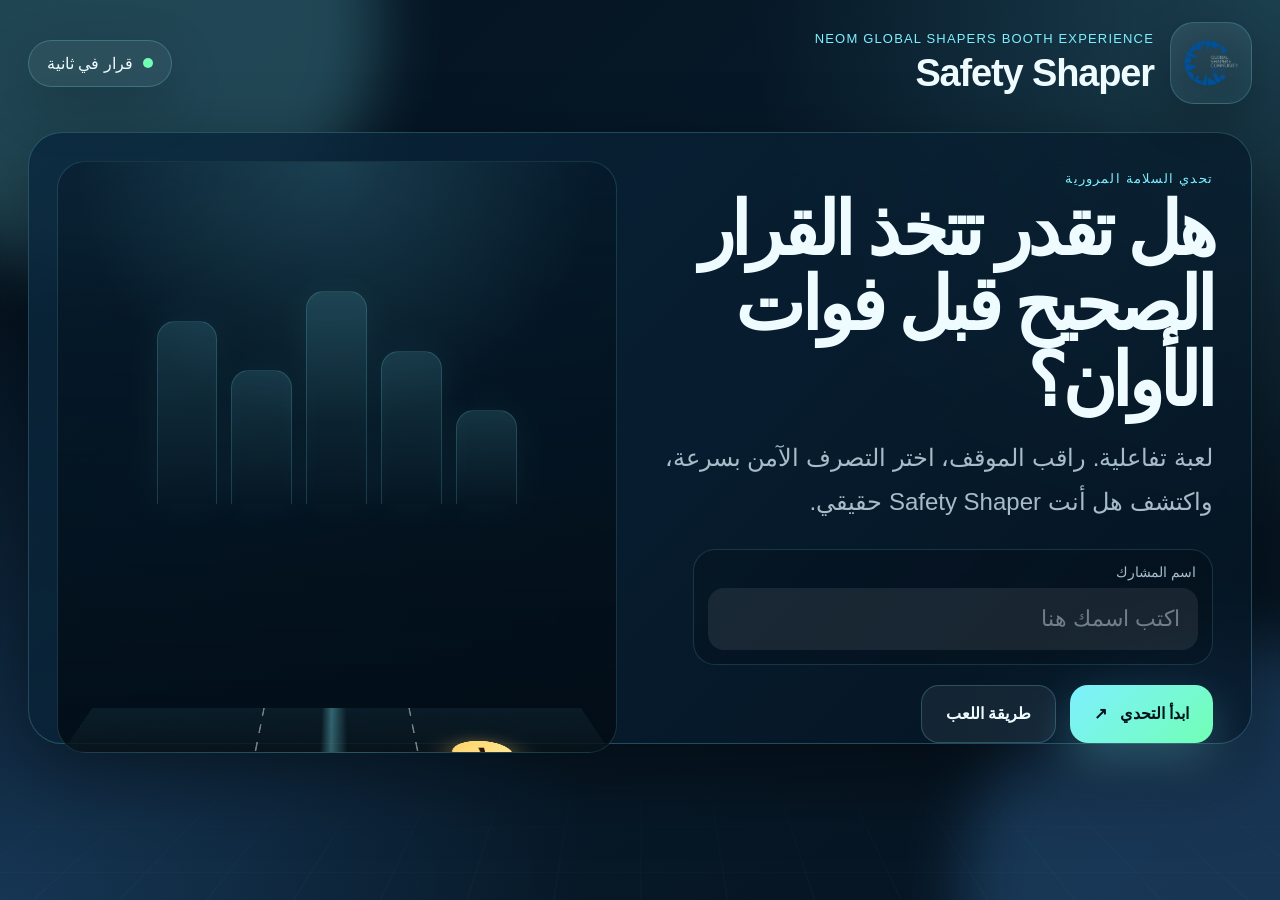
==== index.html @ 2ff61da2 "Add files via upload" ====
<!doctype html>
<html lang="ar" dir="rtl">
<head>
  <meta charset="utf-8" />
  <meta name="viewport" content="width=device-width, initial-scale=1, viewport-fit=cover" />
  <meta name="theme-color" content="#06131f" />
  <meta name="apple-mobile-web-app-capable" content="yes" />
  <meta name="apple-mobile-web-app-title" content="Safety Shaper" />
  <meta name="apple-mobile-web-app-status-bar-style" content="black-translucent" />
  <title>Safety Shaper | قرار في ثانية</title>
  <link rel="manifest" href="manifest.json" />
  <link rel="stylesheet" href="styles.css" />
</head>

<body>
  <main class="app-shell" id="appShell">
    <div class="ambient ambient-one"></div>
    <div class="ambient ambient-two"></div>
    <div class="grid-floor" aria-hidden="true"></div>

    <header class="topbar">
      <div class="brand-lockup">
        <div class="logo-slot" aria-label="مكان شعار الجهة">
          <img src="assets/logo.png" alt="Logo" onerror="this.style.display='none'; this.nextElementSibling.style.display='grid';">
          <span class="logo-fallback"><br>الشعار</span>
        </div>
        <div>
          <p class="eyebrow">NEOM Global Shapers Booth Experience</p>
          <h1>Safety Shaper</h1>
        </div>
      </div>

      <div class="event-chip">
        <span class="pulse-dot"></span>
        قرار في ثانية
      </div>
    </header>

    <section class="screen active" id="startScreen" aria-labelledby="startTitle">
      <div class="hero-panel">
        <div class="hero-copy">
          <p class="micro-title">تحدي السلامة المرورية</p>
          <h2 id="startTitle">هل تقدر تتخذ القرار الصحيح قبل فوات الأوان؟</h2>
          <p class="hero-text">
            لعبة تفاعلية. راقب الموقف، اختر التصرف الآمن بسرعة،
            واكتشف هل أنت Safety Shaper حقيقي.
          </p>

          <div class="name-card">
            <label for="playerName">اسم المشارك</label>
            <input id="playerName" type="text" inputmode="text" autocomplete="off" maxlength="24" placeholder="اكتب اسمك هنا" />
          </div>

          <div class="start-actions">
            <button class="primary-btn" id="startBtn" type="button">
              ابدأ التحدي
              <span>↗</span>
            </button>
            <button class="ghost-btn" id="howBtn" type="button">طريقة اللعب</button>
          </div>
        </div>

        <div class="hero-visual" aria-hidden="true">
          <div class="city-skyline">
            <span></span><span></span><span></span><span></span><span></span>
          </div>
          <div class="road-perspective">
            <div class="lane left-lane"></div>
            <div class="lane right-lane"></div>
            <div class="smart-car">
              <div class="car-glow"></div>
              <div class="car-body"></div>
            </div>
            <div class="hazard-orb">!</div>
          </div>
        </div>
      </div>


    </section>

    <section class="screen" id="howScreen" aria-labelledby="howTitle">
      <div class="modal-card">
        <button class="icon-btn" id="closeHowBtn" type="button" aria-label="رجوع">×</button>
        <p class="micro-title">طريقة اللعب</p>
        <h2 id="howTitle">اختر القرار الآمن بسرعة</h2>
        <div class="rules-grid">
          <div><b>1</b><span>سيظهر لك موقف مروري سريع.</span></div>
          <div><b>2</b><span>اختر أفضل تصرف قبل انتهاء المؤقت.</span></div>
          <div><b>3</b><span>كل قرار صحيح يرفع نقاطك ومستوى السلامة.</span></div>
          <div><b>4</b><span>في النهاية ستحصل على لقبك كـ Safety Shaper.</span></div>
        </div>
        <button class="primary-btn wide" id="startFromHowBtn" type="button">جاهز للتحدي</button>
      </div>
    </section>

    <section class="screen" id="gameScreen" aria-live="polite">
      <div class="game-layout">
        <aside class="status-panel">
          <div class="stat-block">
            <span>المشارك</span>
            <strong id="activePlayer">ضيف البوث</strong>
          </div>
          <div class="stat-block">
            <span>النقاط</span>
            <strong id="scoreText">0</strong>
          </div>
          <div class="stat-block">
            <span>الموقف</span>
            <strong><span id="roundText">1</span>/<span id="totalRoundsText">8</span></strong>
          </div>

          <div class="safety-meter">
            <div class="meter-head">
              <span>مؤشر السلامة</span>
              <strong id="safetyPercent">0%</strong>
            </div>
            <div class="meter-track">
              <div id="safetyFill"></div>
            </div>
          </div>

          <div class="mini-tip">
            <span>رسالة البوث</span>
            <p>القرار الصحيح في لحظة قد يمنع حادثًا كاملًا.</p>
          </div>
        </aside>

        <section class="challenge-card">
          <div class="timer-ring" aria-label="المؤقت">
            <svg viewBox="0 0 120 120">
              <circle class="timer-bg" cx="60" cy="60" r="52"></circle>
              <circle class="timer-progress" id="timerProgress" cx="60" cy="60" r="52"></circle>
            </svg>
            <strong id="timeLeft">3.0</strong>
          </div>

          <div class="scenario-scene" id="scenarioScene" aria-hidden="true">
            <div class="scene-sky"></div>
            <div class="scene-road">
              <span class="dash d1"></span>
              <span class="dash d2"></span>
              <span class="dash d3"></span>
              <div class="player-car-mini"></div>
              <div class="dynamic-risk" id="dynamicRisk">!</div>
            </div>
          </div>

          <p class="scenario-type" id="scenarioType">موقف سريع</p>
          <h2 id="scenarioTitle">انتبه للطريق</h2>
          <p class="scenarioText" id="scenarioText">اختر القرار الصحيح.</p>

          <div class="choice-grid" id="choiceGrid"></div>

          <div class="feedback-card" id="feedbackCard">
            <strong id="feedbackTitle"></strong>
            <p id="feedbackText"></p>
          </div>
        </section>
      </div>
    </section>

    <section class="screen" id="resultScreen" aria-labelledby="resultTitle">
      <div class="result-card" id="resultCard">
        <div class="result-logo-row">
          <div class="logo-slot small">
            <img src="assets/logo.png" alt="Logo" onerror="this.style.display='none'; this.nextElementSibling.style.display='grid';">
            <span class="logo-fallback">LOGO</span>
          </div>
          <span>Safety Shaper</span>
        </div>

        <p class="micro-title">نتيجتك النهائية</p>
        <h2 id="resultTitle">أنت Safety Shaper</h2>
        <div class="score-orb">
          <span id="finalPercent">0%</span>
        </div>
        <p class="result-message" id="resultMessage">قرار واحد في ثانية ممكن ينقذ حياة.</p>

        <div class="result-stats">
          <div><span>إجابات صحيحة</span><strong id="correctCount">0</strong></div>
          <div><span>أسرع قرار</span><strong id="fastestDecision">0.0s</strong></div>
          <div><span>اللقب</span><strong id="rankText">Safety Shaper</strong></div>
        </div>

        <div class="leaderboard" id="leaderboardBox">
          <div class="leader-head">
            <strong>أفضل نتائج البوث</strong>
            <button id="clearBoardBtn" type="button" title="مسح النتائج">مسح</button>
          </div>
          <ol id="leaderboardList"></ol>
        </div>

        <div class="result-actions">
          <button class="primary-btn" id="playAgainBtn" type="button">إعادة اللعب</button>
          <button class="ghost-btn" id="copyResultBtn" type="button">نسخ النتيجة</button>
        </div>
      </div>
    </section>
  </main>

  <script src="script.js"></script>
</body>
</html>
---- styles.css ----
:root {
  --bg: #06131f;
  --bg-2: #091e2e;
  --card: rgba(8, 27, 43, 0.76);
  --card-strong: rgba(10, 38, 59, 0.92);
  --line: rgba(126, 240, 255, 0.22);
  --text: #eefbff;
  --muted: #a6bdc9;
  --cyan: #7ef0ff;
  --blue: #54a9ff;
  --green: #71ffb5;
  --amber: #ffd166;
  --red: #ff6b6b;
  --shadow: 0 28px 80px rgba(0, 0, 0, 0.45);
  --radius-xl: 34px;
  --radius-lg: 24px;
  --radius-md: 18px;
  --safe-top: env(safe-area-inset-top);
  --safe-bottom: env(safe-area-inset-bottom);
}

* {
  box-sizing: border-box;
  -webkit-tap-highlight-color: transparent;
}

html,
body {
  width: 100%;
  min-height: 100%;
  margin: 0;
  overflow: hidden;
  background: var(--bg);
  color: var(--text);
  font-family: "Inter", "SF Pro Display", "Segoe UI", Tahoma, Arial, sans-serif;
}

button,
input {
  font: inherit;
}

button {
  cursor: pointer;
  border: 0;
}

.app-shell {
  position: relative;
  min-height: 100svh;
  overflow: hidden;
  padding: calc(22px + var(--safe-top)) 28px calc(24px + var(--safe-bottom));
  background:
    radial-gradient(circle at top right, rgba(126, 240, 255, 0.18), transparent 34%),
    radial-gradient(circle at bottom left, rgba(84, 169, 255, 0.20), transparent 38%),
    linear-gradient(135deg, #04111e 0%, #071a2a 50%, #06131f 100%);
}

.ambient {
  position: absolute;
  width: 520px;
  height: 520px;
  border-radius: 999px;
  filter: blur(32px);
  opacity: 0.23;
  pointer-events: none;
  animation: floatGlow 9s ease-in-out infinite alternate;
}

.ambient-one {
  top: -240px;
  left: -140px;
  background: var(--cyan);
}

.ambient-two {
  right: -200px;
  bottom: -260px;
  background: var(--blue);
  animation-delay: -3s;
}

.grid-floor {
  position: absolute;
  inset: auto -20% -30% -20%;
  height: 46%;
  background-image:
    linear-gradient(rgba(126, 240, 255, 0.13) 1px, transparent 1px),
    linear-gradient(90deg, rgba(126, 240, 255, 0.13) 1px, transparent 1px);
  background-size: 64px 64px;
  transform: perspective(760px) rotateX(62deg);
  transform-origin: top;
  opacity: 0.35;
  mask-image: linear-gradient(to top, black, transparent 86%);
  pointer-events: none;
}

.topbar {
  position: relative;
  z-index: 5;
  display: flex;
  align-items: center;
  justify-content: space-between;
  gap: 22px;
  margin-bottom: 22px;
}

.brand-lockup {
  display: flex;
  align-items: center;
  gap: 16px;
  min-width: 0;
}

.logo-slot {
  width: 82px;
  height: 82px;
  flex: 0 0 auto;
  border: 1px solid var(--line);
  border-radius: 24px;
  display: grid;
  place-items: center;
  background: linear-gradient(145deg, rgba(255,255,255,0.08), rgba(255,255,255,0.02));
  box-shadow: inset 0 0 30px rgba(126, 240, 255, 0.06), 0 14px 45px rgba(0,0,0,0.24);
  overflow: hidden;
}

.logo-slot.small {
  width: 58px;
  height: 58px;
  border-radius: 18px;
}

.logo-slot img {
  max-width: 74%;
  max-height: 74%;
  object-fit: contain;
}

.logo-fallback {
  display: none;
  width: 100%;
  height: 100%;
  place-items: center;
  text-align: center;
  color: var(--cyan);
  font-weight: 800;
  font-size: 14px;
  letter-spacing: 0.04em;
}

.eyebrow,
.micro-title {
  margin: 0 0 6px;
  color: var(--cyan);
  font-size: 13px;
  letter-spacing: 0.09em;
  text-transform: uppercase;
}

h1,
h2,
p {
  margin-top: 0;
}

h1 {
  margin-bottom: 0;
  font-size: clamp(26px, 3vw, 38px);
  letter-spacing: -0.03em;
}

.event-chip {
  display: inline-flex;
  align-items: center;
  gap: 10px;
  padding: 13px 18px;
  border: 1px solid var(--line);
  border-radius: 999px;
  background: rgba(255,255,255,0.05);
  color: var(--text);
  box-shadow: 0 18px 55px rgba(0,0,0,0.20);
  white-space: nowrap;
}

.pulse-dot {
  width: 10px;
  height: 10px;
  border-radius: 999px;
  background: var(--green);
  box-shadow: 0 0 0 0 rgba(113, 255, 181, 0.75);
  animation: pulse 1.6s infinite;
}

.screen {
  position: absolute;
  inset: 132px 28px calc(24px + var(--safe-bottom));
  z-index: 2;
  display: none;
  opacity: 0;
  transform: translateY(16px) scale(0.985);
  transition: opacity .35s ease, transform .35s ease;
}

.screen.active {
  display: block;
  opacity: 1;
  transform: translateY(0) scale(1);
}

.hero-panel {
  height: min(68vh, 620px);
  display: grid;
  grid-template-columns: 1.02fr 0.98fr;
  gap: 24px;
  padding: 28px;
  border: 1px solid var(--line);
  border-radius: var(--radius-xl);
  background: linear-gradient(135deg, rgba(10, 39, 61, 0.84), rgba(5, 20, 34, 0.72));
  backdrop-filter: blur(22px);
  box-shadow: var(--shadow);
}

.hero-copy {
  align-self: center;
  padding: 10px;
}

.hero-copy h2,
.modal-card h2,
.challenge-card h2,
.result-card h2 {
  margin-bottom: 18px;
  font-size: clamp(34px, 6vw, 74px);
  line-height: 1.02;
  letter-spacing: -0.06em;
}

.hero-text {
  max-width: 680px;
  margin-bottom: 26px;
  color: var(--muted);
  font-size: clamp(17px, 2.2vw, 24px);
  line-height: 1.8;
}

.name-card {
  max-width: 520px;
  padding: 14px;
  border: 1px solid rgba(126, 240, 255, 0.15);
  border-radius: 22px;
  background: rgba(0,0,0,0.16);
}

.name-card label {
  display: block;
  margin: 0 2px 8px;
  color: var(--muted);
  font-size: 14px;
}

.name-card input {
  width: 100%;
  border: 0;
  outline: 0;
  padding: 18px 18px;
  border-radius: 16px;
  background: rgba(255,255,255,0.08);
  color: var(--text);
  font-size: 22px;
}

.name-card input::placeholder {
  color: rgba(238, 251, 255, 0.42);
}

.start-actions,
.result-actions {
  display: flex;
  align-items: center;
  gap: 14px;
  margin-top: 20px;
  flex-wrap: wrap;
}

.primary-btn,
.ghost-btn,
.icon-btn {
  min-height: 58px;
  border-radius: 18px;
  padding: 0 24px;
  font-weight: 800;
  transition: transform .18s ease, box-shadow .18s ease, background .18s ease, border-color .18s ease;
}

.primary-btn {
  color: #03131d;
  background: linear-gradient(135deg, var(--cyan), var(--green));
  box-shadow: 0 18px 45px rgba(126, 240, 255, 0.24);
}

.primary-btn span {
  margin-inline-start: 8px;
}

.ghost-btn,
.icon-btn {
  color: var(--text);
  border: 1px solid var(--line);
  background: rgba(255,255,255,0.06);
}

.primary-btn:active,
.ghost-btn:active,
.icon-btn:active,
.choice-btn:active {
  transform: scale(0.97);
}

.wide {
  width: 100%;
  margin-top: 24px;
}

.hero-visual {
  position: relative;
  min-height: 420px;
  overflow: hidden;
  border-radius: 28px;
  border: 1px solid rgba(126, 240, 255, 0.16);
  background:
    radial-gradient(circle at 50% 0%, rgba(126, 240, 255, 0.16), transparent 40%),
    linear-gradient(180deg, rgba(3, 16, 28, 0.32), rgba(2, 10, 18, 0.78));
}

.city-skyline {
  position: absolute;
  inset: 16% 8% auto 8%;
  display: flex;
  align-items: flex-end;
  justify-content: center;
  gap: 14px;
  height: 42%;
  opacity: 0.78;
}

.city-skyline span {
  width: 13%;
  border: 1px solid rgba(126, 240, 255, 0.22);
  border-bottom: 0;
  border-radius: 18px 18px 0 0;
  background: linear-gradient(180deg, rgba(126, 240, 255, 0.18), rgba(126, 240, 255, 0.02));
  box-shadow: 0 0 38px rgba(126, 240, 255, 0.08);
}

.city-skyline span:nth-child(1) { height: 38%; }
.city-skyline span:nth-child(2) { height: 62%; }
.city-skyline span:nth-child(3) { height: 86%; }
.city-skyline span:nth-child(4) { height: 54%; }
.city-skyline span:nth-child(5) { height: 74%; }

.road-perspective {
  position: absolute;
  inset: auto -12% -18% -12%;
  height: 68%;
  transform: perspective(820px) rotateX(58deg);
  transform-origin: bottom;
  border-top: 2px solid rgba(126, 240, 255, 0.18);
  background:
    linear-gradient(90deg, transparent 47%, rgba(126, 240, 255, 0.34) 49%, transparent 52%),
    linear-gradient(180deg, rgba(126, 240, 255, 0.06), rgba(0,0,0,0.50));
}

.lane {
  position: absolute;
  top: 0;
  bottom: 0;
  width: 2px;
  background: repeating-linear-gradient(to bottom, rgba(255,255,255,0.45) 0 28px, transparent 28px 58px);
  animation: roadRun .9s linear infinite;
}

.left-lane { left: 35%; }
.right-lane { right: 35%; }

.smart-car {
  position: absolute;
  left: 50%;
  bottom: 12%;
  width: 130px;
  height: 190px;
  transform: translateX(-50%) rotateX(-58deg);
  transform-origin: center;
}

.car-glow {
  position: absolute;
  inset: 18px;
  border-radius: 36px;
  background: var(--cyan);
  filter: blur(22px);
  opacity: 0.34;
}

.car-body {
  position: absolute;
  inset: 24px 32px;
  border-radius: 28px 28px 38px 38px;
  background: linear-gradient(180deg, #eefdff, #76e9ff 45%, #276280);
  box-shadow: 0 20px 60px rgba(126, 240, 255, 0.22);
}

.hazard-orb {
  position: absolute;
  top: 28%;
  right: 18%;
  width: 76px;
  height: 76px;
  border-radius: 999px;
  display: grid;
  place-items: center;
  color: #2e1700;
  font-size: 38px;
  font-weight: 950;
  background: linear-gradient(135deg, var(--amber), #fff0a3);
  box-shadow: 0 0 38px rgba(255, 209, 102, 0.42);
  animation: alertFloat 1.2s ease-in-out infinite alternate;
}

.info-strip {
  display: grid;
  grid-template-columns: repeat(3, 1fr);
  gap: 18px;
  margin-top: 18px;
}

.info-strip article {
  padding: 18px 20px;
  border: 1px solid var(--line);
  border-radius: 22px;
  background: rgba(255,255,255,0.05);
}

.info-strip strong,
.info-strip span {
  display: block;
}

.info-strip strong {
  margin-bottom: 6px;
}

.info-strip span {
  color: var(--muted);
}

.modal-card,
.result-card {
  max-width: 820px;
  margin: 0 auto;
  padding: 34px;
  border: 1px solid var(--line);
  border-radius: var(--radius-xl);
  background: var(--card-strong);
  box-shadow: var(--shadow);
  backdrop-filter: blur(22px);
}

.icon-btn {
  width: 54px;
  min-height: 54px;
  padding: 0;
  float: left;
  font-size: 30px;
}

.rules-grid {
  display: grid;
  grid-template-columns: repeat(2, 1fr);
  gap: 14px;
  clear: both;
}

.rules-grid div {
  min-height: 118px;
  padding: 20px;
  border: 1px solid rgba(126, 240, 255, 0.14);
  border-radius: 22px;
  background: rgba(255,255,255,0.055);
}

.rules-grid b {
  display: grid;
  place-items: center;
  width: 34px;
  height: 34px;
  margin-bottom: 14px;
  border-radius: 12px;
  color: #04111e;
  background: var(--cyan);
}

.rules-grid span {
  color: var(--muted);
  line-height: 1.7;
}

.game-layout {
  height: 100%;
  display: grid;
  grid-template-columns: 310px 1fr;
  gap: 20px;
}

.status-panel,
.challenge-card {
  border: 1px solid var(--line);
  border-radius: var(--radius-xl);
  background: var(--card);
  box-shadow: var(--shadow);
  backdrop-filter: blur(22px);
}

.status-panel {
  padding: 20px;
  display: flex;
  flex-direction: column;
  gap: 14px;
}

.stat-block {
  padding: 18px;
  border-radius: 22px;
  background: rgba(255,255,255,0.055);
  border: 1px solid rgba(126, 240, 255, 0.11);
}

.stat-block span,
.meter-head span,
.mini-tip span {
  display: block;
  margin-bottom: 8px;
  color: var(--muted);
  font-size: 14px;
}

.stat-block strong {
  display: block;
  font-size: 26px;
  overflow-wrap: anywhere;
}

.safety-meter {
  margin-top: 4px;
  padding: 18px;
  border-radius: 22px;
  border: 1px solid rgba(126, 240, 255, 0.11);
  background: rgba(255,255,255,0.045);
}

.meter-head {
  display: flex;
  justify-content: space-between;
  gap: 12px;
}

.meter-track {
  height: 12px;
  overflow: hidden;
  border-radius: 999px;
  background: rgba(255,255,255,0.10);
}

#safetyFill {
  width: 0%;
  height: 100%;
  border-radius: inherit;
  background: linear-gradient(90deg, var(--blue), var(--cyan), var(--green));
  transition: width .45s ease;
}

.mini-tip {
  margin-top: auto;
  padding: 18px;
  border-radius: 22px;
  background: linear-gradient(135deg, rgba(126, 240, 255, 0.10), rgba(113, 255, 181, 0.05));
  border: 1px solid rgba(126, 240, 255, 0.14);
}

.mini-tip p {
  margin-bottom: 0;
  color: var(--text);
  line-height: 1.7;
}

.challenge-card {
  position: relative;
  display: grid;
  grid-template-columns: 0.78fr 1fr;
  grid-template-areas:
    "scene timer"
    "scene type"
    "scene title"
    "scene text"
    "scene choices"
    "feedback feedback";
  gap: 14px 28px;
  padding: 28px;
  overflow: hidden;
}

.timer-ring {
  grid-area: timer;
  justify-self: end;
  position: relative;
  width: 118px;
  height: 118px;
}

.timer-ring svg {
  width: 100%;
  height: 100%;
  transform: rotate(-90deg);
}

.timer-bg,
.timer-progress {
  fill: none;
  stroke-width: 10;
}

.timer-bg {
  stroke: rgba(255,255,255,0.10);
}

.timer-progress {
  stroke: var(--cyan);
  stroke-linecap: round;
  stroke-dasharray: 326.73;
  stroke-dashoffset: 0;
  transition: stroke-dashoffset .08s linear, stroke .2s ease;
  filter: drop-shadow(0 0 12px rgba(126, 240, 255, 0.42));
}

.timer-ring strong {
  position: absolute;
  inset: 0;
  display: grid;
  place-items: center;
  font-size: 25px;
}

.scenario-scene {
  grid-area: scene;
  position: relative;
  min-height: 100%;
  border-radius: 28px;
  overflow: hidden;
  border: 1px solid rgba(126, 240, 255, 0.16);
  background:
    radial-gradient(circle at 50% 10%, rgba(126, 240, 255, 0.12), transparent 34%),
    linear-gradient(180deg, #061d31 0%, #07111e 100%);
}

.scene-sky {
  position: absolute;
  inset: 0 0 44%;
  background:
    linear-gradient(90deg, transparent 0 18%, rgba(126,240,255,0.10) 18% 19%, transparent 19% 100%),
    linear-gradient(180deg, rgba(84, 169, 255, 0.14), transparent);
}

.scene-road {
  position: absolute;
  inset: 36% -16% -20%;
  transform: perspective(760px) rotateX(58deg);
  transform-origin: bottom;
  background:
    linear-gradient(90deg, transparent 49%, rgba(255,255,255,0.35) 50%, transparent 51%),
    linear-gradient(180deg, rgba(255,255,255,0.08), rgba(0,0,0,0.36));
  border-top: 1px solid rgba(126, 240, 255, 0.18);
}

.dash {
  position: absolute;
  left: 50%;
  width: 8px;
  height: 58px;
  margin-left: -4px;
  border-radius: 99px;
  background: rgba(255,255,255,0.62);
  animation: dashMove 1.1s linear infinite;
}

.d1 { top: 8%; }
.d2 { top: 36%; animation-delay: -.36s; }
.d3 { top: 66%; animation-delay: -.72s; }

.player-car-mini {
  position: absolute;
  left: 50%;
  bottom: 10%;
  width: 86px;
  height: 128px;
  transform: translateX(-50%) rotateX(-58deg);
  border-radius: 24px 24px 32px 32px;
  background: linear-gradient(180deg, #f5feff, #7eefff 48%, #1c607f);
  box-shadow: 0 22px 55px rgba(126,240,255,0.18);
}

.dynamic-risk {
  position: absolute;
  top: 17%;
  left: 25%;
  width: 76px;
  height: 76px;
  display: grid;
  place-items: center;
  transform: rotateX(-58deg);
  border-radius: 999px;
  color: #2e1700;
  font-weight: 950;
  font-size: 38px;
  background: linear-gradient(135deg, var(--amber), #fff2ad);
  box-shadow: 0 0 34px rgba(255, 209, 102, 0.36);
}

.scenario-type {
  grid-area: type;
  align-self: end;
  margin: 0;
  color: var(--cyan);
  font-weight: 900;
  letter-spacing: 0.06em;
}

.challenge-card h2 {
  grid-area: title;
  font-size: clamp(32px, 4.7vw, 60px);
  margin: 0;
}

.scenarioText {
  grid-area: text;
  margin: 0;
  color: var(--muted);
  font-size: clamp(18px, 2vw, 24px);
  line-height: 1.75;
}

.choice-grid {
  grid-area: choices;
  display: grid;
  grid-template-columns: repeat(2, minmax(0, 1fr));
  align-self: end;
  gap: 14px;
  margin-top: 8px;
}

.choice-btn {
  min-height: 104px;
  padding: 18px;
  border-radius: 24px;
  color: var(--text);
  text-align: right;
  border: 1px solid rgba(126, 240, 255, 0.14);
  background: linear-gradient(135deg, rgba(255,255,255,0.085), rgba(255,255,255,0.03));
  box-shadow: 0 16px 36px rgba(0,0,0,0.16);
  transition: transform .18s ease, border-color .18s ease, background .18s ease;
}

.choice-btn:hover {
  border-color: rgba(126, 240, 255, 0.40);
}

.choice-btn strong {
  display: block;
  margin-bottom: 7px;
  font-size: clamp(17px, 2vw, 22px);
}

.choice-btn span {
  display: block;
  color: var(--muted);
  font-size: 14px;
  line-height: 1.55;
}

.choice-btn.correct {
  border-color: rgba(113, 255, 181, 0.72);
  background: linear-gradient(135deg, rgba(113, 255, 181, 0.20), rgba(126, 240, 255, 0.06));
}

.choice-btn.wrong {
  border-color: rgba(255, 107, 107, 0.65);
  background: linear-gradient(135deg, rgba(255, 107, 107, 0.19), rgba(255,255,255,0.03));
}

.feedback-card {
  grid-area: feedback;
  display: none;
  padding: 18px 20px;
  border-radius: 22px;
  border: 1px solid rgba(126, 240, 255, 0.14);
  background: rgba(0,0,0,0.22);
}

.feedback-card.show {
  display: block;
  animation: fadeUp .25s ease both;
}

.feedback-card strong {
  display: block;
  margin-bottom: 6px;
  font-size: 20px;
}

.feedback-card p {
  margin: 0;
  color: var(--muted);
  line-height: 1.7;
}

.result-card {
  max-width: 920px;
  text-align: center;
}

.result-logo-row {
  display: inline-flex;
  align-items: center;
  gap: 12px;
  margin-bottom: 24px;
  padding: 8px 16px 8px 8px;
  border-radius: 999px;
  background: rgba(255,255,255,0.06);
  border: 1px solid var(--line);
}

.result-card h2 {
  margin-bottom: 18px;
}

.score-orb {
  width: 196px;
  height: 196px;
  margin: 0 auto 18px;
  display: grid;
  place-items: center;
  border-radius: 999px;
  background:
    radial-gradient(circle, rgba(126, 240, 255, 0.28), rgba(126, 240, 255, 0.06) 56%, transparent 57%),
    conic-gradient(from 140deg, var(--green), var(--cyan), var(--blue), var(--green));
  box-shadow: 0 0 70px rgba(126, 240, 255, 0.20);
}

.score-orb span {
  width: 148px;
  height: 148px;
  display: grid;
  place-items: center;
  border-radius: 999px;
  background: #06131f;
  font-size: 42px;
  font-weight: 950;
}

.result-message {
  max-width: 650px;
  margin: 0 auto 22px;
  color: var(--muted);
  font-size: 22px;
  line-height: 1.7;
}

.result-stats {
  display: grid;
  grid-template-columns: repeat(3, 1fr);
  gap: 14px;
  margin-top: 18px;
}

.result-stats div {
  padding: 18px;
  border-radius: 22px;
  background: rgba(255,255,255,0.055);
  border: 1px solid rgba(126, 240, 255, 0.12);
}

.result-stats span {
  display: block;
  margin-bottom: 8px;
  color: var(--muted);
  font-size: 14px;
}

.result-stats strong {
  font-size: 24px;
}

.leaderboard {
  margin-top: 18px;
  padding: 18px;
  border-radius: 24px;
  text-align: right;
  background: rgba(0,0,0,0.18);
  border: 1px solid rgba(126, 240, 255, 0.12);
}

.leader-head {
  display: flex;
  align-items: center;
  justify-content: space-between;
  gap: 12px;
}

.leader-head button {
  padding: 8px 12px;
  border-radius: 12px;
  color: var(--muted);
  background: rgba(255,255,255,0.07);
}

.leaderboard ol {
  margin: 12px 22px 0 0;
  padding: 0;
  color: var(--muted);
}

.leaderboard li {
  margin: 8px 0;
}

.result-actions {
  justify-content: center;
}

@keyframes floatGlow {
  from { transform: translate3d(0,0,0) scale(1); }
  to { transform: translate3d(40px,28px,0) scale(1.08); }
}

@keyframes pulse {
  0% { box-shadow: 0 0 0 0 rgba(113, 255, 181, 0.65); }
  70% { box-shadow: 0 0 0 13px rgba(113, 255, 181, 0); }
  100% { box-shadow: 0 0 0 0 rgba(113, 255, 181, 0); }
}

@keyframes roadRun {
  to { background-position-y: 58px; }
}

@keyframes alertFloat {
  from { transform: translateY(0); }
  to { transform: translateY(-14px); }
}

@keyframes dashMove {
  from { transform: translateY(-80px); opacity: .15; }
  45% { opacity: .85; }
  to { transform: translateY(220px); opacity: .1; }
}

@keyframes fadeUp {
  from { opacity: 0; transform: translateY(8px); }
  to { opacity: 1; transform: translateY(0); }
}

@media (max-width: 980px) {
  html,
  body {
    overflow: auto;
  }

  .app-shell {
    min-height: 100vh;
    overflow: auto;
  }

  .screen {
    position: relative;
    inset: auto;
    min-height: calc(100svh - 142px);
  }

  .hero-panel,
  .game-layout,
  .challenge-card {
    grid-template-columns: 1fr;
  }

  .hero-panel {
    height: auto;
  }

  .hero-visual {
    min-height: 320px;
  }

  .info-strip,
  .rules-grid,
  .result-stats {
    grid-template-columns: 1fr;
  }

  .game-layout {
    height: auto;
  }

  .status-panel {
    display: grid;
    grid-template-columns: repeat(2, 1fr);
  }

  .mini-tip {
    margin-top: 0;
  }

  .challenge-card {
    grid-template-areas:
      "timer"
      "scene"
      "type"
      "title"
      "text"
      "choices"
      "feedback";
  }

  .scenario-scene {
    min-height: 300px;
  }
}

@media (max-width: 640px) {
  .app-shell {
    padding-inline: 16px;
  }

  .topbar {
    align-items: flex-start;
  }

  .event-chip {
    display: none;
  }

  .logo-slot {
    width: 68px;
    height: 68px;
    border-radius: 20px;
  }

  .screen {
    min-height: calc(100svh - 120px);
  }

  .hero-copy h2,
  .modal-card h2,
  .result-card h2 {
    font-size: 38px;
  }

  .choice-grid,
  .status-panel {
    grid-template-columns: 1fr;
  }

  .choice-btn {
    min-height: 88px;
  }

  .timer-ring {
    justify-self: center;
  }
}


/* ------------------------------------------------------------------
   Mobile-ready booth refinements
   These overrides make the experience comfortable on phones as well
   as iPad portrait/landscape without changing the main visual identity.
------------------------------------------------------------------- */

@media (hover: none) and (pointer: coarse) {
  .choice-btn:hover {
    border-color: rgba(126, 240, 255, 0.14);
  }

  button {
    touch-action: manipulation;
  }
}

@media (max-width: 820px) {
  .app-shell {
    padding: calc(14px + var(--safe-top)) 14px calc(18px + var(--safe-bottom));
  }

  .topbar {
    margin-bottom: 14px;
  }

  .brand-lockup {
    gap: 10px;
  }

  .eyebrow {
    font-size: 11px;
    max-width: 245px;
    white-space: nowrap;
    overflow: hidden;
    text-overflow: ellipsis;
  }

  h1 {
    font-size: 25px;
  }

  .hero-panel,
  .modal-card,
  .result-card,
  .status-panel,
  .challenge-card {
    border-radius: 24px;
  }

  .hero-panel {
    padding: 18px;
    gap: 16px;
  }

  .hero-copy {
    padding: 0;
  }

  .hero-copy h2,
  .modal-card h2,
  .result-card h2 {
    font-size: clamp(34px, 10vw, 52px);
    line-height: 1.07;
  }

  .hero-text {
    font-size: 16px;
    line-height: 1.75;
    margin-bottom: 18px;
  }

  .name-card {
    max-width: none;
  }

  .name-card input {
    font-size: 18px;
    padding: 15px 16px;
  }

  .start-actions,
  .result-actions {
    gap: 10px;
  }

  .primary-btn,
  .ghost-btn {
    flex: 1 1 160px;
    min-height: 56px;
    padding-inline: 16px;
  }

  .hero-visual {
    min-height: 260px;
  }

  .info-strip {
    margin-top: 14px;
  }

  .info-strip article {
    padding: 15px 16px;
  }

  .game-layout {
    gap: 12px;
  }

  .status-panel {
    padding: 12px;
    gap: 10px;
  }

  .stat-block,
  .safety-meter,
  .mini-tip {
    border-radius: 18px;
    padding: 12px;
  }

  .stat-block span,
  .meter-head span,
  .mini-tip span {
    font-size: 12px;
    margin-bottom: 4px;
  }

  .stat-block strong {
    font-size: 20px;
  }

  .mini-tip p {
    font-size: 13px;
    line-height: 1.55;
  }

  .challenge-card {
    padding: 16px;
    gap: 12px;
  }

  .timer-ring {
    width: 88px;
    height: 88px;
  }

  .timer-ring strong {
    font-size: 20px;
  }

  .scenario-scene {
    min-height: 225px;
  }

  .challenge-card h2 {
    font-size: clamp(28px, 8.5vw, 44px);
    line-height: 1.12;
  }

  .scenarioText {
    font-size: 16px;
    line-height: 1.65;
  }

  .choice-grid {
    gap: 10px;
  }

  .choice-btn {
    min-height: 82px;
    padding: 14px;
    border-radius: 18px;
  }

  .choice-btn strong {
    font-size: 16px;
    margin-bottom: 4px;
  }

  .choice-btn span {
    font-size: 12px;
    line-height: 1.45;
  }

  .feedback-card {
    padding: 14px;
    border-radius: 18px;
  }

  .result-card {
    padding: 22px 16px;
  }

  .score-orb {
    width: 152px;
    height: 152px;
  }

  .score-orb span {
    width: 116px;
    height: 116px;
    font-size: 32px;
  }

  .result-message {
    font-size: 17px;
  }

  .leaderboard {
    padding: 14px;
  }
}

@media (max-width: 520px) {
  html,
  body {
    background: #06131f;
  }

  .topbar {
    align-items: center;
  }

  .logo-slot {
    width: 54px;
    height: 54px;
    border-radius: 16px;
  }

  .logo-slot.small {
    width: 46px;
    height: 46px;
    border-radius: 14px;
  }

  .logo-fallback {
    font-size: 10px;
  }

  .eyebrow {
    display: none;
  }

  h1 {
    font-size: 22px;
  }

  .micro-title {
    font-size: 11px;
  }

  .hero-panel {
    padding: 16px;
  }

  .hero-copy h2,
  .modal-card h2,
  .result-card h2 {
    font-size: 34px;
    letter-spacing: -0.045em;
  }

  .hero-visual {
    min-height: 210px;
  }

  .city-skyline {
    inset: 10% 6% auto 6%;
  }

  .hazard-orb {
    width: 56px;
    height: 56px;
    font-size: 28px;
  }

  .road-perspective {
    height: 64%;
  }

  .smart-car {
    width: 100px;
    height: 145px;
  }

  .info-strip {
    display: none;
  }

  .modal-card {
    padding: 22px 16px;
  }

  .rules-grid {
    gap: 10px;
  }

  .rules-grid div {
    min-height: auto;
    padding: 15px;
  }

  .status-panel {
    grid-template-columns: repeat(3, 1fr);
  }

  .safety-meter,
  .mini-tip {
    grid-column: 1 / -1;
  }

  .stat-block {
    min-width: 0;
    text-align: center;
  }

  .stat-block strong {
    font-size: 18px;
    white-space: nowrap;
  }

  #activePlayer {
    white-space: normal;
    display: -webkit-box;
    -webkit-line-clamp: 2;
    -webkit-box-orient: vertical;
  }

  .scenario-scene {
    min-height: 185px;
  }

  .dynamic-risk {
    width: 58px;
    height: 58px;
    font-size: 28px;
  }

  .player-car-mini {
    width: 68px;
    height: 102px;
  }

  .choice-grid {
    grid-template-columns: 1fr;
  }

  .choice-btn {
    min-height: 72px;
  }

  .result-stats {
    gap: 10px;
  }

  .result-stats div {
    padding: 14px 10px;
  }

  .result-stats strong {
    font-size: 18px;
  }
}

@media (max-width: 390px) {
  .hero-copy h2,
  .modal-card h2,
  .result-card h2 {
    font-size: 30px;
  }

  .scenario-scene {
    min-height: 160px;
  }

  .challenge-card h2 {
    font-size: 26px;
  }

  .scenarioText {
    font-size: 15px;
  }

  .choice-btn strong {
    font-size: 15px;
  }
}

@media (max-height: 760px) and (max-width: 520px) {
  .hero-visual {
    display: none;
  }

  .scenario-scene {
    min-height: 140px;
  }

  .choice-btn {
    min-height: 66px;
  }
}

/* ------------------------------------------------------------------
   Stability + fullscreen game mode patch
   Prevents horizontal drifting on iPad/mobile and makes gameplay occupy
   the screen independently from the landing header.
------------------------------------------------------------------- */
html,
body {
  width: 100%;
  max-width: 100%;
  height: 100%;
  overflow-x: hidden !important;
  overscroll-behavior-x: none;
  touch-action: pan-y;
}

body {
  position: relative;
}

.app-shell,
.screen,
.hero-panel,
.modal-card,
.result-card,
.game-layout,
.status-panel,
.challenge-card,
.choice-grid,
.choice-btn,
.scenario-scene {
  max-width: 100%;
  min-width: 0;
}

.app-shell {
  width: 100%;
  max-width: 100vw;
  overflow-x: hidden !important;
}

.ambient,
.grid-floor,
.road-perspective,
.scene-road {
  pointer-events: none;
  max-width: none;
}

/* Normal screens may scroll vertically, never horizontally. */
@media (max-width: 980px) {
  html,
  body {
    overflow-x: hidden !important;
  }

  body:not(.is-game) {
    overflow-y: auto;
  }

  .app-shell {
    overflow-x: hidden !important;
  }
}

/* Gameplay becomes a dedicated full-screen canvas. */
body.is-game {
  overflow: hidden !important;
  height: 100dvh;
  background: var(--bg);
}

body.is-game .app-shell {
  width: 100dvw;
  height: 100dvh;
  min-height: 100dvh;
  padding: 0;
  overflow: hidden !important;
}

body.is-game .topbar {
  display: none;
}

body.is-game .screen {
  inset: auto;
}

body.is-game #gameScreen.screen.active {
  position: fixed;
  inset: 0;
  width: 100dvw;
  height: 100dvh;
  max-width: 100dvw;
  max-height: 100dvh;
  display: block;
  opacity: 1;
  transform: none;
  padding: calc(10px + env(safe-area-inset-top)) calc(10px + env(safe-area-inset-right)) calc(10px + env(safe-area-inset-bottom)) calc(10px + env(safe-area-inset-left));
  overflow: hidden;
  z-index: 20;
}

body.is-game .game-layout {
  width: 100%;
  height: 100%;
  max-height: 100%;
  display: grid;
  grid-template-columns: minmax(235px, 285px) minmax(0, 1fr);
  gap: clamp(8px, 1.4vw, 18px);
  overflow: hidden;
}

body.is-game .status-panel,
body.is-game .challenge-card {
  min-height: 0;
  overflow: hidden;
}

body.is-game .status-panel {
  padding: clamp(10px, 1.5vw, 18px);
  gap: clamp(8px, 1vw, 14px);
}

body.is-game .stat-block,
body.is-game .safety-meter,
body.is-game .mini-tip {
  padding: clamp(10px, 1.4vw, 16px);
  border-radius: clamp(16px, 2vw, 22px);
}

body.is-game .stat-block strong {
  font-size: clamp(18px, 2.2vw, 25px);
}

body.is-game .challenge-card {
  display: grid;
  grid-template-columns: minmax(260px, 0.72fr) minmax(0, 1fr);
  grid-template-areas:
    "scene timer"
    "scene type"
    "scene title"
    "scene text"
    "scene choices"
    "feedback feedback";
  gap: clamp(8px, 1.3vw, 16px) clamp(12px, 1.8vw, 24px);
  padding: clamp(12px, 1.8vw, 26px);
}

body.is-game .timer-ring {
  width: clamp(78px, 10vw, 116px);
  height: clamp(78px, 10vw, 116px);
}

body.is-game .scenario-scene {
  height: 100%;
  min-height: 0;
}

body.is-game .challenge-card h2 {
  font-size: clamp(28px, 4.3vw, 58px);
  line-height: 1.08;
  overflow-wrap: anywhere;
}

body.is-game .scenarioText {
  font-size: clamp(15px, 1.9vw, 23px);
  line-height: 1.55;
}

body.is-game .choice-grid {
  display: grid;
  grid-template-columns: repeat(2, minmax(0, 1fr));
  gap: clamp(8px, 1.2vw, 14px);
}

body.is-game .choice-btn {
  min-height: clamp(74px, 12vh, 104px);
  padding: clamp(12px, 1.6vw, 18px);
  overflow: hidden;
}

body.is-game .choice-btn strong,
body.is-game .choice-btn span {
  overflow-wrap: anywhere;
}

/* iPad portrait and medium screens: compact top status, game stays full-screen. */
@media (max-width: 920px) {
  body.is-game #gameScreen.screen.active {
    padding: calc(8px + env(safe-area-inset-top)) calc(8px + env(safe-area-inset-right)) calc(8px + env(safe-area-inset-bottom)) calc(8px + env(safe-area-inset-left));
  }

  body.is-game .game-layout {
    grid-template-columns: 1fr;
    grid-template-rows: auto minmax(0, 1fr);
    gap: 8px;
  }

  body.is-game .status-panel {
    display: grid;
    grid-template-columns: repeat(4, minmax(0, 1fr));
    align-items: stretch;
    padding: 8px;
    gap: 8px;
  }

  body.is-game .mini-tip {
    display: none;
  }

  body.is-game .stat-block,
  body.is-game .safety-meter {
    padding: 9px;
    border-radius: 16px;
  }

  body.is-game .stat-block span,
  body.is-game .meter-head span {
    font-size: 11px;
    margin-bottom: 3px;
  }

  body.is-game .stat-block strong,
  body.is-game .meter-head strong {
    font-size: 17px;
  }

  body.is-game .meter-track {
    height: 8px;
  }

  body.is-game .challenge-card {
    grid-template-columns: minmax(220px, 0.75fr) minmax(0, 1fr);
    grid-template-areas:
      "scene timer"
      "scene type"
      "scene title"
      "scene text"
      "scene choices"
      "feedback feedback";
    padding: 12px;
    gap: 9px 14px;
    overflow: hidden;
  }

  body.is-game .scenario-scene {
    min-height: 0;
  }

  body.is-game .choice-btn {
    min-height: 74px;
  }
}

/* Phones: prioritize the playable content, remove decorative scene, allow vertical scroll inside the game card only. */
@media (max-width: 620px) {
  html,
  body,
  .app-shell {
    max-width: 100vw;
  }

  body.is-game .status-panel {
    grid-template-columns: repeat(3, minmax(0, 1fr));
  }

  body.is-game .safety-meter {
    grid-column: 1 / -1;
  }

  body.is-game .challenge-card {
    grid-template-columns: 1fr;
    grid-template-areas:
      "timer"
      "type"
      "title"
      "text"
      "choices"
      "feedback";
    overflow-y: auto;
    overflow-x: hidden;
    -webkit-overflow-scrolling: touch;
    scrollbar-width: none;
    padding: 12px;
  }

  body.is-game .challenge-card::-webkit-scrollbar {
    display: none;
  }

  body.is-game .scenario-scene {
    display: none;
  }

  body.is-game .timer-ring {
    justify-self: center;
    width: 68px;
    height: 68px;
  }

  body.is-game .timer-ring strong {
    font-size: 16px;
  }

  body.is-game .scenario-type {
    text-align: center;
    font-size: 11px;
  }

  body.is-game .challenge-card h2 {
    text-align: center;
    font-size: clamp(24px, 7.2vw, 34px);
  }

  body.is-game .scenarioText {
    text-align: center;
    font-size: 14px;
    line-height: 1.45;
  }

  body.is-game .choice-grid {
    grid-template-columns: 1fr;
    gap: 8px;
  }

  body.is-game .choice-btn {
    min-height: 64px;
    padding: 11px 12px;
    border-radius: 16px;
  }

  body.is-game .choice-btn strong {
    font-size: 15px;
  }

  body.is-game .choice-btn span {
    font-size: 11px;
    line-height: 1.35;
  }

  body.is-game .feedback-card {
    padding: 12px;
  }
}

/* Short landscape phones: everything fits without horizontal scroll. */
@media (max-height: 540px) and (orientation: landscape) {
  body.is-game .status-panel {
    grid-template-columns: repeat(4, minmax(0, 1fr));
  }

  body.is-game .safety-meter {
    grid-column: auto;
  }

  body.is-game .challenge-card {
    grid-template-columns: minmax(0, 0.55fr) minmax(0, 1fr);
    grid-template-areas:
      "timer type"
      "timer title"
      "feedback text"
      "feedback choices";
    overflow-y: auto;
    overflow-x: hidden;
  }

  body.is-game .scenario-scene {
    display: none;
  }

  body.is-game .timer-ring {
    align-self: start;
    justify-self: center;
    width: 62px;
    height: 62px;
  }

  body.is-game .challenge-card h2 {
    font-size: clamp(22px, 4vw, 32px);
  }

  body.is-game .scenarioText {
    font-size: 13px;
    line-height: 1.35;
  }

  body.is-game .choice-grid {
    grid-template-columns: repeat(2, minmax(0, 1fr));
  }

  body.is-game .choice-btn {
    min-height: 54px;
    padding: 9px 10px;
  }

  body.is-game .choice-btn strong {
    font-size: 13px;
  }

  body.is-game .choice-btn span {
    display: none;
  }
}
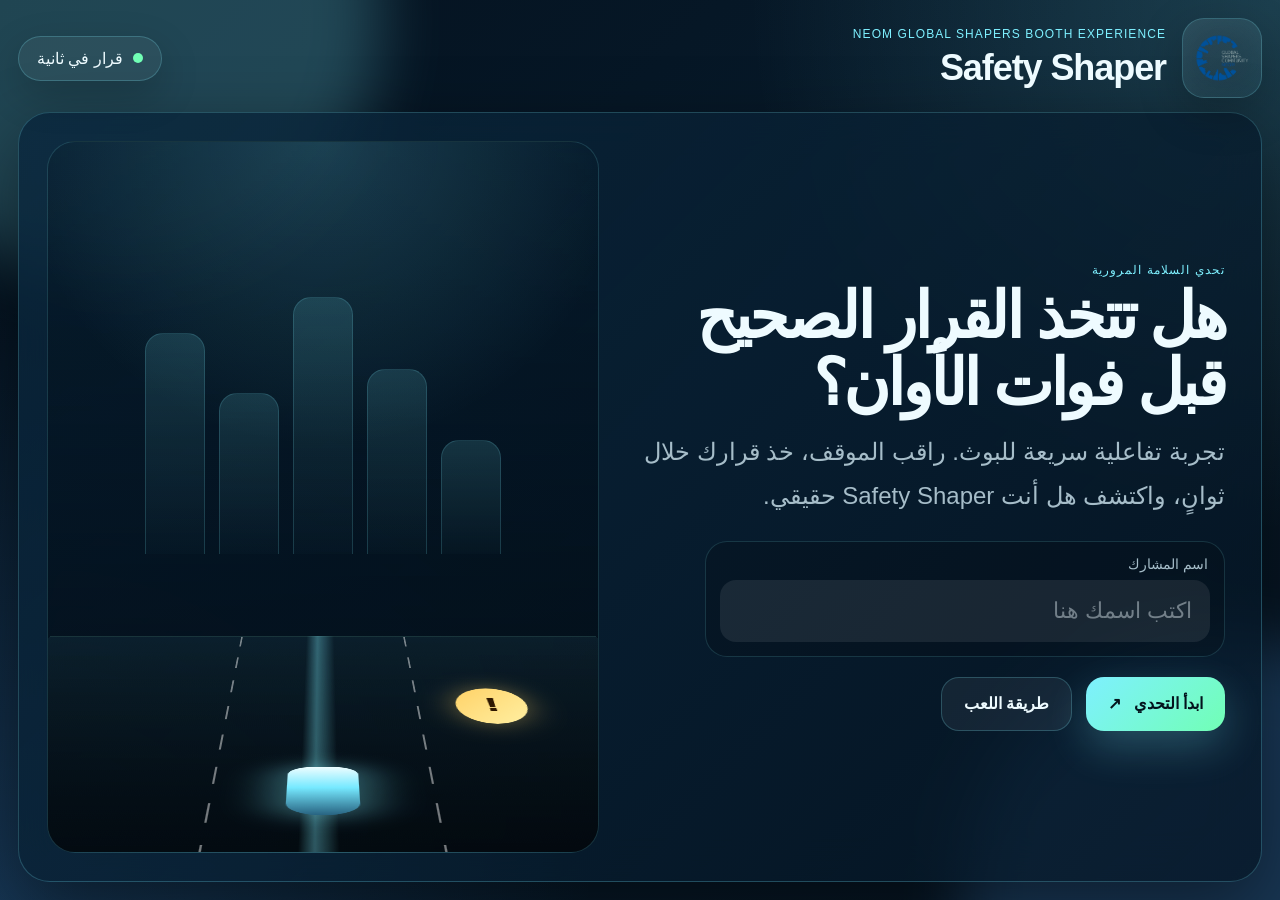
==== commit dbbaca0e: "Add files via upload" ====
--- a/index.html
+++ b/index.html
@@ -9,20 +9,19 @@
   <meta name="apple-mobile-web-app-status-bar-style" content="black-translucent" />
   <title>Safety Shaper | قرار في ثانية</title>
   <link rel="manifest" href="manifest.json" />
-  <link rel="stylesheet" href="styles.css" />
+  <link rel="stylesheet" href="styles.css?v=4" />
 </head>
-
 <body>
   <main class="app-shell" id="appShell">
     <div class="ambient ambient-one"></div>
     <div class="ambient ambient-two"></div>
     <div class="grid-floor" aria-hidden="true"></div>
 
-    <header class="topbar">
+    <header class="topbar" id="topbar">
       <div class="brand-lockup">
         <div class="logo-slot" aria-label="مكان شعار الجهة">
           <img src="assets/logo.png" alt="Logo" onerror="this.style.display='none'; this.nextElementSibling.style.display='grid';">
-          <span class="logo-fallback"><br>الشعار</span>
+          <span class="logo-fallback">ضع<br>الشعار</span>
         </div>
         <div>
           <p class="eyebrow">NEOM Global Shapers Booth Experience</p>
@@ -40,9 +39,9 @@
       <div class="hero-panel">
         <div class="hero-copy">
           <p class="micro-title">تحدي السلامة المرورية</p>
-          <h2 id="startTitle">هل تقدر تتخذ القرار الصحيح قبل فوات الأوان؟</h2>
+          <h2 id="startTitle">هل تتخذ القرار الصحيح قبل فوات الأوان؟</h2>
           <p class="hero-text">
-            لعبة تفاعلية. راقب الموقف، اختر التصرف الآمن بسرعة،
+            تجربة تفاعلية سريعة للبوث. راقب الموقف، خذ قرارك خلال ثوانٍ،
             واكتشف هل أنت Safety Shaper حقيقي.
           </p>
 
@@ -75,8 +74,6 @@
           </div>
         </div>
       </div>
-
-
     </section>
 
     <section class="screen" id="howScreen" aria-labelledby="howTitle">
@@ -85,79 +82,93 @@
         <p class="micro-title">طريقة اللعب</p>
         <h2 id="howTitle">اختر القرار الآمن بسرعة</h2>
         <div class="rules-grid">
-          <div><b>1</b><span>سيظهر لك موقف مروري سريع.</span></div>
-          <div><b>2</b><span>اختر أفضل تصرف قبل انتهاء المؤقت.</span></div>
-          <div><b>3</b><span>كل قرار صحيح يرفع نقاطك ومستوى السلامة.</span></div>
-          <div><b>4</b><span>في النهاية ستحصل على لقبك كـ Safety Shaper.</span></div>
+          <div><b>1</b><span>سيظهر لك موقف مروري سريع وواضح.</span></div>
+          <div><b>2</b><span>عندك 8 ثوانٍ فقط لاتخاذ القرار.</span></div>
+          <div><b>3</b><span>كل قرار صحيح يرفع نتيجتك النهائية.</span></div>
+          <div><b>4</b><span>في النهاية يظهر لك تقييمك النهائي داخل البوث.</span></div>
         </div>
         <button class="primary-btn wide" id="startFromHowBtn" type="button">جاهز للتحدي</button>
       </div>
     </section>
 
     <section class="screen" id="gameScreen" aria-live="polite">
-      <div class="game-layout">
-        <aside class="status-panel">
-          <div class="stat-block">
-            <span>المشارك</span>
-            <strong id="activePlayer">ضيف البوث</strong>
-          </div>
-          <div class="stat-block">
-            <span>النقاط</span>
-            <strong id="scoreText">0</strong>
-          </div>
-          <div class="stat-block">
-            <span>الموقف</span>
-            <strong><span id="roundText">1</span>/<span id="totalRoundsText">8</span></strong>
-          </div>
-
-          <div class="safety-meter">
-            <div class="meter-head">
-              <span>مؤشر السلامة</span>
-              <strong id="safetyPercent">0%</strong>
-            </div>
-            <div class="meter-track">
-              <div id="safetyFill"></div>
-            </div>
-          </div>
-
-          <div class="mini-tip">
-            <span>رسالة البوث</span>
-            <p>القرار الصحيح في لحظة قد يمنع حادثًا كاملًا.</p>
-          </div>
-        </aside>
-
-        <section class="challenge-card">
-          <div class="timer-ring" aria-label="المؤقت">
+      <section class="game-stage">
+        <div class="game-stage-top">
+          <div class="stage-badge" id="roundBadge"><span id="roundText">1</span>/<span id="totalRoundsText">8</span></div>
+          <div class="stage-badge player-badge" id="activePlayer">ضيف البوث</div>
+        </div>
+
+        <div class="scene-panel">
+          <div class="scene-overlay-top">
+            <div class="scene-pill" id="scenarioType">موقف سريع</div>
+            <div class="scene-pill danger-pill" id="scenarioRiskLabel">خطر أمامك</div>
+          </div>
+
+          <div class="timer-ring in-scene" aria-label="المؤقت">
             <svg viewBox="0 0 120 120">
               <circle class="timer-bg" cx="60" cy="60" r="52"></circle>
               <circle class="timer-progress" id="timerProgress" cx="60" cy="60" r="52"></circle>
             </svg>
-            <strong id="timeLeft">3.0</strong>
-          </div>
-
-          <div class="scenario-scene" id="scenarioScene" aria-hidden="true">
-            <div class="scene-sky"></div>
-            <div class="scene-road">
-              <span class="dash d1"></span>
-              <span class="dash d2"></span>
-              <span class="dash d3"></span>
-              <div class="player-car-mini"></div>
-              <div class="dynamic-risk" id="dynamicRisk">!</div>
-            </div>
-          </div>
-
-          <p class="scenario-type" id="scenarioType">موقف سريع</p>
+            <strong id="timeLeft">8.0</strong>
+          </div>
+
+          <div class="scenario-scene scenario-generic" id="scenarioScene" aria-hidden="true" data-theme="generic">
+            <div class="scene-sky">
+              <div class="sky-glow"></div>
+              <div class="city-depth city-back"></div>
+              <div class="city-depth city-front"></div>
+            </div>
+
+            <div class="road-perspective-3d">
+              <div class="road-surface"></div>
+              <div class="road-lines road-left"></div>
+              <div class="road-lines road-center"></div>
+              <div class="road-lines road-right"></div>
+              <div class="road-shoulder shoulder-left"></div>
+              <div class="road-shoulder shoulder-right"></div>
+              <div class="road-light road-light-left"></div>
+              <div class="road-light road-light-right"></div>
+
+              <div class="hazard-car" id="hazardCar">
+                <div class="hazard-shadow"></div>
+                <div class="hazard-body"></div>
+                <div class="hazard-window"></div>
+                <div class="hazard-lights"></div>
+              </div>
+
+              <div class="hazard-object" id="hazardObject">
+                <div class="hazard-core"></div>
+                <div class="hazard-icon" id="dynamicRisk">⚠</div>
+              </div>
+
+              <div class="player-car-3d">
+                <div class="player-shadow"></div>
+                <div class="player-body"></div>
+                <div class="player-roof"></div>
+                <div class="player-window"></div>
+                <div class="player-light left"></div>
+                <div class="player-light right"></div>
+                <div class="wheel wheel-fl"></div>
+                <div class="wheel wheel-fr"></div>
+                <div class="wheel wheel-rl"></div>
+                <div class="wheel wheel-rr"></div>
+              </div>
+            </div>
+          </div>
+        </div>
+
+        <div class="scenario-copy">
           <h2 id="scenarioTitle">انتبه للطريق</h2>
           <p class="scenarioText" id="scenarioText">اختر القرار الصحيح.</p>
-
-          <div class="choice-grid" id="choiceGrid"></div>
-
-          <div class="feedback-card" id="feedbackCard">
-            <strong id="feedbackTitle"></strong>
-            <p id="feedbackText"></p>
-          </div>
-        </section>
-      </div>
+        </div>
+
+        <div class="choice-grid" id="choiceGrid"></div>
+
+        <div class="feedback-card" id="feedbackCard">
+          <strong id="feedbackTitle"></strong>
+          <p id="feedbackText"></p>
+        </div>
+      </section>
     </section>
 
     <section class="screen" id="resultScreen" aria-labelledby="resultTitle">
@@ -170,17 +181,22 @@
           <span>Safety Shaper</span>
         </div>
 
-        <p class="micro-title">نتيجتك النهائية</p>
+        <p class="micro-title">النتيجة النهائية</p>
         <h2 id="resultTitle">أنت Safety Shaper</h2>
-        <div class="score-orb">
-          <span id="finalPercent">0%</span>
-        </div>
-        <p class="result-message" id="resultMessage">قرار واحد في ثانية ممكن ينقذ حياة.</p>
-
-        <div class="result-stats">
-          <div><span>إجابات صحيحة</span><strong id="correctCount">0</strong></div>
-          <div><span>أسرع قرار</span><strong id="fastestDecision">0.0s</strong></div>
-          <div><span>اللقب</span><strong id="rankText">Safety Shaper</strong></div>
+
+        <div class="result-main">
+          <div class="score-orb">
+            <span id="finalPercent">0%</span>
+          </div>
+
+          <div class="result-side">
+            <p class="result-message" id="resultMessage">قرار واحد في ثانية ممكن ينقذ حياة.</p>
+            <div class="result-stats">
+              <div><span>إجابات صحيحة</span><strong id="correctCount">0</strong></div>
+              <div><span>أسرع قرار</span><strong id="fastestDecision">0.0s</strong></div>
+              <div><span>اللقب</span><strong id="rankText">Safety Shaper</strong></div>
+            </div>
+          </div>
         </div>
 
         <div class="leaderboard" id="leaderboardBox">
@@ -199,6 +215,6 @@
     </section>
   </main>
 
-  <script src="script.js"></script>
+  <script src="script.js?v=4"></script>
 </body>
 </html>
--- a/styles.css
+++ b/styles.css
@@ -11,10 +11,9 @@
   --green: #71ffb5;
   --amber: #ffd166;
   --red: #ff6b6b;
-  --shadow: 0 28px 80px rgba(0, 0, 0, 0.45);
-  --radius-xl: 34px;
+  --shadow: 0 24px 72px rgba(0, 0, 0, 0.45);
+  --radius-xl: 32px;
   --radius-lg: 24px;
-  --radius-md: 18px;
   --safe-top: env(safe-area-inset-top);
   --safe-bottom: env(safe-area-inset-bottom);
 }
@@ -27,14 +26,26 @@
 html,
 body {
   width: 100%;
-  min-height: 100%;
+  height: 100%;
   margin: 0;
   overflow: hidden;
+  overscroll-behavior: none;
   background: var(--bg);
   color: var(--text);
   font-family: "Inter", "SF Pro Display", "Segoe UI", Tahoma, Arial, sans-serif;
 }
 
+body {
+  position: fixed;
+  inset: 0;
+}
+
+img,
+svg,
+iframe {
+  max-width: 100%;
+}
+
 button,
 input {
   font: inherit;
@@ -47,13 +58,19 @@
 
 .app-shell {
   position: relative;
-  min-height: 100svh;
+  width: 100%;
+  height: 100dvh;
   overflow: hidden;
-  padding: calc(22px + var(--safe-top)) 28px calc(24px + var(--safe-bottom));
+  padding: calc(18px + var(--safe-top)) 18px calc(18px + var(--safe-bottom));
   background:
     radial-gradient(circle at top right, rgba(126, 240, 255, 0.18), transparent 34%),
     radial-gradient(circle at bottom left, rgba(84, 169, 255, 0.20), transparent 38%),
     linear-gradient(135deg, #04111e 0%, #071a2a 50%, #06131f 100%);
+}
+
+.ambient,
+.grid-floor {
+  pointer-events: none;
 }
 
 .ambient {
@@ -63,7 +80,6 @@
   border-radius: 999px;
   filter: blur(32px);
   opacity: 0.23;
-  pointer-events: none;
   animation: floatGlow 9s ease-in-out infinite alternate;
 }
 
@@ -82,27 +98,25 @@
 
 .grid-floor {
   position: absolute;
-  inset: auto -20% -30% -20%;
-  height: 46%;
+  inset: auto -20% -34% -20%;
+  height: 48%;
   background-image:
-    linear-gradient(rgba(126, 240, 255, 0.13) 1px, transparent 1px),
-    linear-gradient(90deg, rgba(126, 240, 255, 0.13) 1px, transparent 1px);
-  background-size: 64px 64px;
+    linear-gradient(rgba(126, 240, 255, 0.12) 1px, transparent 1px),
+    linear-gradient(90deg, rgba(126, 240, 255, 0.12) 1px, transparent 1px);
+  background-size: 56px 56px;
   transform: perspective(760px) rotateX(62deg);
-  transform-origin: top;
-  opacity: 0.35;
+  opacity: 0.3;
   mask-image: linear-gradient(to top, black, transparent 86%);
-  pointer-events: none;
 }
 
 .topbar {
   position: relative;
-  z-index: 5;
+  z-index: 4;
   display: flex;
   align-items: center;
   justify-content: space-between;
   gap: 22px;
-  margin-bottom: 22px;
+  margin-bottom: 14px;
 }
 
 .brand-lockup {
@@ -113,21 +127,21 @@
 }
 
 .logo-slot {
-  width: 82px;
-  height: 82px;
+  width: 80px;
+  height: 80px;
   flex: 0 0 auto;
   border: 1px solid var(--line);
-  border-radius: 24px;
+  border-radius: 22px;
   display: grid;
   place-items: center;
+  overflow: hidden;
   background: linear-gradient(145deg, rgba(255,255,255,0.08), rgba(255,255,255,0.02));
   box-shadow: inset 0 0 30px rgba(126, 240, 255, 0.06), 0 14px 45px rgba(0,0,0,0.24);
-  overflow: hidden;
 }
 
 .logo-slot.small {
-  width: 58px;
-  height: 58px;
+  width: 56px;
+  height: 56px;
   border-radius: 18px;
 }
 
@@ -146,14 +160,13 @@
   color: var(--cyan);
   font-weight: 800;
   font-size: 14px;
-  letter-spacing: 0.04em;
 }
 
 .eyebrow,
 .micro-title {
   margin: 0 0 6px;
   color: var(--cyan);
-  font-size: 13px;
+  font-size: 12px;
   letter-spacing: 0.09em;
   text-transform: uppercase;
 }
@@ -166,7 +179,7 @@
 
 h1 {
   margin-bottom: 0;
-  font-size: clamp(26px, 3vw, 38px);
+  font-size: clamp(24px, 3vw, 36px);
   letter-spacing: -0.03em;
 }
 
@@ -174,12 +187,11 @@
   display: inline-flex;
   align-items: center;
   gap: 10px;
-  padding: 13px 18px;
+  padding: 12px 18px;
   border: 1px solid var(--line);
   border-radius: 999px;
   background: rgba(255,255,255,0.05);
-  color: var(--text);
-  box-shadow: 0 18px 55px rgba(0,0,0,0.20);
+  box-shadow: 0 14px 40px rgba(0,0,0,0.20);
   white-space: nowrap;
 }
 
@@ -188,18 +200,16 @@
   height: 10px;
   border-radius: 999px;
   background: var(--green);
-  box-shadow: 0 0 0 0 rgba(113, 255, 181, 0.75);
   animation: pulse 1.6s infinite;
 }
 
 .screen {
   position: absolute;
-  inset: 132px 28px calc(24px + var(--safe-bottom));
-  z-index: 2;
+  inset: calc(112px + var(--safe-top)) 18px calc(18px + var(--safe-bottom));
   display: none;
   opacity: 0;
-  transform: translateY(16px) scale(0.985);
-  transition: opacity .35s ease, transform .35s ease;
+  transform: translateY(16px) scale(.985);
+  transition: opacity .3s ease, transform .3s ease;
 }
 
 .screen.active {
@@ -208,12 +218,10 @@
   transform: translateY(0) scale(1);
 }
 
-.hero-panel {
-  height: min(68vh, 620px);
-  display: grid;
-  grid-template-columns: 1.02fr 0.98fr;
-  gap: 24px;
-  padding: 28px;
+.hero-panel,
+.modal-card,
+.result-card,
+.game-stage {
   border: 1px solid var(--line);
   border-radius: var(--radius-xl);
   background: linear-gradient(135deg, rgba(10, 39, 61, 0.84), rgba(5, 20, 34, 0.72));
@@ -221,26 +229,34 @@
   box-shadow: var(--shadow);
 }
 
+.hero-panel {
+  height: 100%;
+  display: grid;
+  grid-template-columns: 1.05fr .95fr;
+  gap: 24px;
+  padding: 28px;
+}
+
 .hero-copy {
   align-self: center;
-  padding: 10px;
+  padding: 8px;
 }
 
 .hero-copy h2,
 .modal-card h2,
-.challenge-card h2,
-.result-card h2 {
-  margin-bottom: 18px;
-  font-size: clamp(34px, 6vw, 74px);
-  line-height: 1.02;
-  letter-spacing: -0.06em;
+.result-card h2,
+.scenario-copy h2 {
+  margin-bottom: 14px;
+  font-size: clamp(30px, 5vw, 68px);
+  line-height: 1.04;
+  letter-spacing: -.05em;
 }
 
 .hero-text {
   max-width: 680px;
-  margin-bottom: 26px;
+  margin-bottom: 24px;
   color: var(--muted);
-  font-size: clamp(17px, 2.2vw, 24px);
+  font-size: clamp(17px, 2vw, 24px);
   line-height: 1.8;
 }
 
@@ -261,9 +277,9 @@
 
 .name-card input {
   width: 100%;
+  padding: 18px;
   border: 0;
   outline: 0;
-  padding: 18px 18px;
   border-radius: 16px;
   background: rgba(255,255,255,0.08);
   color: var(--text);
@@ -271,7 +287,7 @@
 }
 
 .name-card input::placeholder {
-  color: rgba(238, 251, 255, 0.42);
+  color: rgba(238,251,255,.42);
 }
 
 .start-actions,
@@ -286,17 +302,17 @@
 .primary-btn,
 .ghost-btn,
 .icon-btn {
-  min-height: 58px;
+  min-height: 54px;
   border-radius: 18px;
-  padding: 0 24px;
+  padding: 0 22px;
   font-weight: 800;
-  transition: transform .18s ease, box-shadow .18s ease, background .18s ease, border-color .18s ease;
+  transition: transform .18s ease, box-shadow .18s ease, background .18s ease;
 }
 
 .primary-btn {
   color: #03131d;
   background: linear-gradient(135deg, var(--cyan), var(--green));
-  box-shadow: 0 18px 45px rgba(126, 240, 255, 0.24);
+  box-shadow: 0 16px 42px rgba(126, 240, 255, 0.24);
 }
 
 .primary-btn span {
@@ -314,17 +330,16 @@
 .ghost-btn:active,
 .icon-btn:active,
 .choice-btn:active {
-  transform: scale(0.97);
+  transform: scale(.97);
 }
 
 .wide {
   width: 100%;
-  margin-top: 24px;
+  margin-top: 22px;
 }
 
 .hero-visual {
   position: relative;
-  min-height: 420px;
   overflow: hidden;
   border-radius: 28px;
   border: 1px solid rgba(126, 240, 255, 0.16);
@@ -341,7 +356,7 @@
   justify-content: center;
   gap: 14px;
   height: 42%;
-  opacity: 0.78;
+  opacity: .78;
 }
 
 .city-skyline span {
@@ -350,7 +365,6 @@
   border-bottom: 0;
   border-radius: 18px 18px 0 0;
   background: linear-gradient(180deg, rgba(126, 240, 255, 0.18), rgba(126, 240, 255, 0.02));
-  box-shadow: 0 0 38px rgba(126, 240, 255, 0.08);
 }
 
 .city-skyline span:nth-child(1) { height: 38%; }
@@ -364,7 +378,6 @@
   inset: auto -12% -18% -12%;
   height: 68%;
   transform: perspective(820px) rotateX(58deg);
-  transform-origin: bottom;
   border-top: 2px solid rgba(126, 240, 255, 0.18);
   background:
     linear-gradient(90deg, transparent 47%, rgba(126, 240, 255, 0.34) 49%, transparent 52%),
@@ -376,7 +389,7 @@
   top: 0;
   bottom: 0;
   width: 2px;
-  background: repeating-linear-gradient(to bottom, rgba(255,255,255,0.45) 0 28px, transparent 28px 58px);
+  background: repeating-linear-gradient(to bottom, rgba(255,255,255,.45) 0 28px, transparent 28px 58px);
   animation: roadRun .9s linear infinite;
 }
 
@@ -390,7 +403,6 @@
   width: 130px;
   height: 190px;
   transform: translateX(-50%) rotateX(-58deg);
-  transform-origin: center;
 }
 
 .car-glow {
@@ -399,7 +411,7 @@
   border-radius: 36px;
   background: var(--cyan);
   filter: blur(22px);
-  opacity: 0.34;
+  opacity: .34;
 }
 
 .car-body {
@@ -407,7 +419,6 @@
   inset: 24px 32px;
   border-radius: 28px 28px 38px 38px;
   background: linear-gradient(180deg, #eefdff, #76e9ff 45%, #276280);
-  box-shadow: 0 20px 60px rgba(126, 240, 255, 0.22);
 }
 
 .hazard-orb {
@@ -416,9 +427,9 @@
   right: 18%;
   width: 76px;
   height: 76px;
-  border-radius: 999px;
   display: grid;
   place-items: center;
+  border-radius: 999px;
   color: #2e1700;
   font-size: 38px;
   font-weight: 950;
@@ -427,48 +438,21 @@
   animation: alertFloat 1.2s ease-in-out infinite alternate;
 }
 
-.info-strip {
-  display: grid;
-  grid-template-columns: repeat(3, 1fr);
-  gap: 18px;
-  margin-top: 18px;
-}
-
-.info-strip article {
-  padding: 18px 20px;
-  border: 1px solid var(--line);
-  border-radius: 22px;
-  background: rgba(255,255,255,0.05);
-}
-
-.info-strip strong,
-.info-strip span {
-  display: block;
-}
-
-.info-strip strong {
-  margin-bottom: 6px;
-}
-
-.info-strip span {
-  color: var(--muted);
-}
-
 .modal-card,
 .result-card {
-  max-width: 820px;
+  width: min(100%, 980px);
+  height: 100%;
   margin: 0 auto;
-  padding: 34px;
-  border: 1px solid var(--line);
-  border-radius: var(--radius-xl);
-  background: var(--card-strong);
-  box-shadow: var(--shadow);
-  backdrop-filter: blur(22px);
+  padding: 24px;
+}
+
+.modal-card {
+  max-height: 100%;
 }
 
 .icon-btn {
-  width: 54px;
-  min-height: 54px;
+  width: 52px;
+  min-height: 52px;
   padding: 0;
   float: left;
   font-size: 30px;
@@ -482,8 +466,8 @@
 }
 
 .rules-grid div {
-  min-height: 118px;
-  padding: 20px;
+  min-height: 108px;
+  padding: 18px;
   border: 1px solid rgba(126, 240, 255, 0.14);
   border-radius: 22px;
   background: rgba(255,255,255,0.055);
@@ -505,116 +489,86 @@
   line-height: 1.7;
 }
 
-.game-layout {
+.game-stage {
+  width: 100%;
   height: 100%;
   display: grid;
-  grid-template-columns: 310px 1fr;
-  gap: 20px;
-}
-
-.status-panel,
-.challenge-card {
-  border: 1px solid var(--line);
-  border-radius: var(--radius-xl);
-  background: var(--card);
-  box-shadow: var(--shadow);
-  backdrop-filter: blur(22px);
-}
-
-.status-panel {
-  padding: 20px;
-  display: flex;
-  flex-direction: column;
-  gap: 14px;
-}
-
-.stat-block {
-  padding: 18px;
-  border-radius: 22px;
-  background: rgba(255,255,255,0.055);
-  border: 1px solid rgba(126, 240, 255, 0.11);
-}
-
-.stat-block span,
-.meter-head span,
-.mini-tip span {
-  display: block;
-  margin-bottom: 8px;
-  color: var(--muted);
-  font-size: 14px;
-}
-
-.stat-block strong {
-  display: block;
-  font-size: 26px;
-  overflow-wrap: anywhere;
-}
-
-.safety-meter {
-  margin-top: 4px;
-  padding: 18px;
-  border-radius: 22px;
-  border: 1px solid rgba(126, 240, 255, 0.11);
-  background: rgba(255,255,255,0.045);
-}
-
-.meter-head {
+  grid-template-rows: auto minmax(0, 1fr) auto auto auto;
+  gap: 10px;
+  padding: 12px;
+}
+
+.game-stage-top {
   display: flex;
   justify-content: space-between;
-  gap: 12px;
-}
-
-.meter-track {
-  height: 12px;
+  gap: 10px;
+  align-items: center;
+}
+
+.stage-badge {
+  min-width: 94px;
+  padding: 10px 14px;
+  border-radius: 16px;
+  border: 1px solid rgba(126, 240, 255, 0.16);
+  background: rgba(255,255,255,0.05);
+  font-weight: 800;
+  text-align: center;
+}
+
+.player-badge {
+  min-width: 0;
+  max-width: 50%;
   overflow: hidden;
+  text-overflow: ellipsis;
+  white-space: nowrap;
+}
+
+.scene-panel {
+  position: relative;
+  min-height: 0;
+  overflow: hidden;
+  border-radius: 26px;
+  border: 1px solid rgba(126, 240, 255, 0.16);
+  background: linear-gradient(180deg, rgba(3, 19, 33, 0.66), rgba(4, 11, 19, 0.95));
+}
+
+.scene-overlay-top {
+  position: absolute;
+  top: 10px;
+  right: 12px;
+  left: 12px;
+  z-index: 4;
+  display: flex;
+  justify-content: space-between;
+  gap: 10px;
+  align-items: center;
+}
+
+.scene-pill {
+  padding: 10px 14px;
   border-radius: 999px;
-  background: rgba(255,255,255,0.10);
-}
-
-#safetyFill {
-  width: 0%;
-  height: 100%;
-  border-radius: inherit;
-  background: linear-gradient(90deg, var(--blue), var(--cyan), var(--green));
-  transition: width .45s ease;
-}
-
-.mini-tip {
-  margin-top: auto;
-  padding: 18px;
-  border-radius: 22px;
-  background: linear-gradient(135deg, rgba(126, 240, 255, 0.10), rgba(113, 255, 181, 0.05));
-  border: 1px solid rgba(126, 240, 255, 0.14);
-}
-
-.mini-tip p {
-  margin-bottom: 0;
-  color: var(--text);
-  line-height: 1.7;
-}
-
-.challenge-card {
+  border: 1px solid rgba(126, 240, 255, 0.18);
+  background: rgba(3, 20, 34, 0.58);
+  backdrop-filter: blur(14px);
+  font-size: 13px;
+  font-weight: 800;
+}
+
+.danger-pill {
+  color: var(--amber);
+}
+
+.timer-ring {
   position: relative;
-  display: grid;
-  grid-template-columns: 0.78fr 1fr;
-  grid-template-areas:
-    "scene timer"
-    "scene type"
-    "scene title"
-    "scene text"
-    "scene choices"
-    "feedback feedback";
-  gap: 14px 28px;
-  padding: 28px;
-  overflow: hidden;
-}
-
-.timer-ring {
-  grid-area: timer;
-  justify-self: end;
-  position: relative;
-  width: 118px;
-  height: 118px;
+  width: 92px;
+  height: 92px;
+}
+
+.timer-ring.in-scene {
+  position: absolute;
+  top: 14px;
+  left: 14px;
+  z-index: 4;
 }
 
 .timer-ring svg {
@@ -630,14 +584,13 @@
 }
 
 .timer-bg {
-  stroke: rgba(255,255,255,0.10);
+  stroke: rgba(255,255,255,.12);
 }
 
 .timer-progress {
   stroke: var(--cyan);
   stroke-linecap: round;
   stroke-dasharray: 326.73;
-  stroke-dashoffset: 0;
   transition: stroke-dashoffset .08s linear, stroke .2s ease;
   filter: drop-shadow(0 0 12px rgba(126, 240, 255, 0.42));
 }
@@ -647,126 +600,333 @@
   inset: 0;
   display: grid;
   place-items: center;
-  font-size: 25px;
+  font-size: 24px;
+  font-weight: 900;
 }
 
 .scenario-scene {
-  grid-area: scene;
-  position: relative;
-  min-height: 100%;
-  border-radius: 28px;
+  position: absolute;
+  inset: 0;
   overflow: hidden;
-  border: 1px solid rgba(126, 240, 255, 0.16);
+  isolation: isolate;
+}
+
+.scene-sky {
+  position: absolute;
+  inset: 0 0 46%;
   background:
-    radial-gradient(circle at 50% 10%, rgba(126, 240, 255, 0.12), transparent 34%),
-    linear-gradient(180deg, #061d31 0%, #07111e 100%);
-}
-
-.scene-sky {
-  position: absolute;
-  inset: 0 0 44%;
+    radial-gradient(circle at 50% 4%, rgba(126, 240, 255, 0.24), transparent 25%),
+    linear-gradient(180deg, #0a2b48 0%, #06192d 48%, #031220 100%);
+}
+
+.sky-glow {
+  position: absolute;
+  width: 44%;
+  height: 44%;
+  top: -10%;
+  left: 28%;
+  border-radius: 50%;
+  background: radial-gradient(circle, rgba(126,240,255,.22), transparent 70%);
+  filter: blur(18px);
+}
+
+.city-depth {
+  position: absolute;
+  inset: auto 6% 0 6%;
+  height: 34%;
+  background-repeat: repeat-x;
+  opacity: .9;
+}
+
+.city-back {
+  bottom: 18%;
+  background-image:
+    linear-gradient(90deg,
+      transparent 0 2%, rgba(126,240,255,.18) 2% 4%, transparent 4% 9%, rgba(126,240,255,.16) 9% 13%, transparent 13% 18%,
+      rgba(126,240,255,.14) 18% 21%, transparent 21% 26%, rgba(126,240,255,.12) 26% 31%, transparent 31% 35%, rgba(126,240,255,.17) 35% 40%, transparent 40% 46%, rgba(126,240,255,.12) 46% 50%, transparent 50% 56%, rgba(126,240,255,.16) 56% 61%, transparent 61% 66%, rgba(126,240,255,.12) 66% 72%, transparent 72% 77%, rgba(126,240,255,.17) 77% 82%, transparent 82% 88%, rgba(126,240,255,.13) 88% 94%, transparent 94% 100%);
+  filter: blur(1px);
+}
+
+.city-front {
+  bottom: 11%;
+  height: 26%;
+  background-image:
+    linear-gradient(90deg,
+      rgba(126,240,255,.18) 0 6%, transparent 6% 13%, rgba(126,240,255,.16) 13% 18%, transparent 18% 27%,
+      rgba(126,240,255,.22) 27% 32%, transparent 32% 43%, rgba(126,240,255,.14) 43% 49%, transparent 49% 58%,
+      rgba(126,240,255,.2) 58% 63%, transparent 63% 73%, rgba(126,240,255,.16) 73% 79%, transparent 79% 88%, rgba(126,240,255,.14) 88% 94%, transparent 94% 100%);
+}
+
+.road-perspective-3d {
+  position: absolute;
+  inset: 34% -8% -10%;
+  perspective: 980px;
+  transform-style: preserve-3d;
+}
+
+.road-surface {
+  position: absolute;
+  inset: 0;
+  transform: rotateX(72deg);
+  transform-origin: top center;
   background:
-    linear-gradient(90deg, transparent 0 18%, rgba(126,240,255,0.10) 18% 19%, transparent 19% 100%),
-    linear-gradient(180deg, rgba(84, 169, 255, 0.14), transparent);
-}
-
-.scene-road {
-  position: absolute;
-  inset: 36% -16% -20%;
-  transform: perspective(760px) rotateX(58deg);
-  transform-origin: bottom;
-  background:
-    linear-gradient(90deg, transparent 49%, rgba(255,255,255,0.35) 50%, transparent 51%),
-    linear-gradient(180deg, rgba(255,255,255,0.08), rgba(0,0,0,0.36));
-  border-top: 1px solid rgba(126, 240, 255, 0.18);
-}
-
-.dash {
-  position: absolute;
+    linear-gradient(180deg, rgba(10, 20, 31, 0.14), rgba(5, 12, 20, 0.84)),
+    linear-gradient(90deg, rgba(255,255,255,.06), rgba(255,255,255,0));
+  border-top: 2px solid rgba(126,240,255,.16);
+  box-shadow: inset 0 32px 36px rgba(126,240,255,.04);
+}
+
+.road-lines,
+.road-shoulder {
+  position: absolute;
+  bottom: -12%;
+  height: 118%;
+  transform-origin: bottom center;
+}
+
+.road-lines {
+  width: 8px;
+  background: repeating-linear-gradient(to top, rgba(255,255,255,.84) 0 44px, transparent 44px 90px);
+  filter: drop-shadow(0 0 12px rgba(255,255,255,.15));
+  animation: laneMove 1.25s linear infinite;
+}
+
+.road-left {
+  left: 34%;
+  transform: perspective(700px) rotateX(67deg) rotateZ(11deg);
+}
+
+.road-center {
   left: 50%;
-  width: 8px;
-  height: 58px;
-  margin-left: -4px;
-  border-radius: 99px;
-  background: rgba(255,255,255,0.62);
-  animation: dashMove 1.1s linear infinite;
-}
-
-.d1 { top: 8%; }
-.d2 { top: 36%; animation-delay: -.36s; }
-.d3 { top: 66%; animation-delay: -.72s; }
-
-.player-car-mini {
-  position: absolute;
+  width: 11px;
+  margin-left: -5px;
+  animation-duration: 1.05s;
+  transform: perspective(700px) rotateX(67deg);
+}
+
+.road-right {
+  right: 34%;
+  transform: perspective(700px) rotateX(67deg) rotateZ(-11deg);
+}
+
+.road-shoulder {
+  width: 20px;
+  background: linear-gradient(180deg, rgba(126,240,255,.24), rgba(126,240,255,0));
+}
+
+.shoulder-left {
+  left: 18%;
+  transform: perspective(700px) rotateX(67deg) rotateZ(16deg);
+}
+
+.shoulder-right {
+  right: 18%;
+  transform: perspective(700px) rotateX(67deg) rotateZ(-16deg);
+}
+
+.road-light {
+  position: absolute;
+  top: -2%;
+  width: 3px;
+  height: 52%;
+  background: linear-gradient(180deg, rgba(126,240,255,.42), transparent);
+  opacity: .55;
+}
+
+.road-light-left { left: 24%; }
+.road-light-right { right: 24%; }
+
+.player-car-3d,
+.hazard-car,
+.hazard-object {
+  position: absolute;
+  transform-style: preserve-3d;
+}
+
+.player-car-3d {
   left: 50%;
   bottom: 10%;
-  width: 86px;
+  width: 148px;
+  height: 220px;
+  transform: translateX(-50%) rotateX(18deg);
+  z-index: 3;
+}
+
+.player-shadow,
+.hazard-shadow {
+  position: absolute;
+  inset: auto 18px 20px 18px;
+  height: 28px;
+  border-radius: 50%;
+  background: radial-gradient(circle, rgba(0,0,0,.7), transparent 70%);
+  filter: blur(7px);
+  transform: translateZ(-10px);
+}
+
+.player-body {
+  position: absolute;
+  inset: 24px 28px 22px;
+  border-radius: 32px 32px 42px 42px;
+  background: linear-gradient(180deg, #f7feff 0%, #77ebff 38%, #2d78a3 68%, #17405b 100%);
+  box-shadow: inset 0 2px 18px rgba(255,255,255,.35), 0 18px 40px rgba(0,0,0,.35);
+}
+
+.player-roof {
+  position: absolute;
+  inset: 52px 42px 78px;
+  border-radius: 24px;
+  background: linear-gradient(180deg, rgba(233,249,255,.95), rgba(136,230,255,.45));
+  border: 1px solid rgba(255,255,255,.35);
+}
+
+.player-window {
+  position: absolute;
+  inset: 66px 50px 90px;
+  border-radius: 18px;
+  background: linear-gradient(180deg, rgba(6,30,52,.85), rgba(21,88,122,.72));
+}
+
+.player-light {
+  position: absolute;
+  bottom: 30px;
+  width: 18px;
+  height: 28px;
+  border-radius: 18px;
+  background: linear-gradient(180deg, #fff9d2, #ffd979);
+  box-shadow: 0 0 24px rgba(255,223,118,.55);
+}
+
+.player-light.left { left: 34px; }
+.player-light.right { right: 34px; }
+
+.wheel {
+  position: absolute;
+  width: 16px;
+  height: 34px;
+  border-radius: 10px;
+  background: linear-gradient(180deg, #0f1216, #31363d);
+  box-shadow: inset 0 0 0 2px rgba(255,255,255,.08);
+}
+
+.wheel-fl { top: 56px; left: 18px; }
+.wheel-fr { top: 56px; right: 18px; }
+.wheel-rl { bottom: 44px; left: 14px; }
+.wheel-rr { bottom: 44px; right: 14px; }
+
+.hazard-car {
+  left: 50%;
+  top: 16%;
+  width: 80px;
   height: 128px;
-  transform: translateX(-50%) rotateX(-58deg);
-  border-radius: 24px 24px 32px 32px;
-  background: linear-gradient(180deg, #f5feff, #7eefff 48%, #1c607f);
-  box-shadow: 0 22px 55px rgba(126,240,255,0.18);
-}
-
-.dynamic-risk {
-  position: absolute;
-  top: 17%;
-  left: 25%;
-  width: 76px;
-  height: 76px;
+  transform: translateX(-50%) rotateX(18deg) scale(.88);
+  z-index: 2;
+  opacity: .92;
+}
+
+.hazard-body {
+  position: absolute;
+  inset: 20px 14px 18px;
+  border-radius: 20px 20px 28px 28px;
+  background: linear-gradient(180deg, #ff9ea7, #ff6071 46%, #8b1d2e 100%);
+  box-shadow: 0 10px 26px rgba(0,0,0,.35);
+}
+
+.hazard-window {
+  position: absolute;
+  inset: 34px 24px 56px;
+  border-radius: 14px;
+  background: linear-gradient(180deg, rgba(40,20,25,.85), rgba(90,40,55,.65));
+}
+
+.hazard-lights {
+  position: absolute;
+  inset: auto 20px 22px;
+  height: 10px;
+  border-radius: 99px;
+  background: linear-gradient(90deg, #ffd666, #ffe8a5, #ffd666);
+  box-shadow: 0 0 14px rgba(255,222,102,.55);
+}
+
+.hazard-object {
+  left: 26%;
+  top: 18%;
+  width: 74px;
+  height: 98px;
+  transform: rotateX(18deg);
+  z-index: 2;
+}
+
+.hazard-core {
+  position: absolute;
+  inset: 12px 10px 14px;
+  border-radius: 22px;
+  background: linear-gradient(180deg, rgba(255,209,102,.18), rgba(255,209,102,.04));
+  border: 1px solid rgba(255,209,102,.25);
+  box-shadow: 0 0 26px rgba(255,209,102,.18);
+}
+
+.hazard-icon {
+  position: absolute;
+  inset: 0;
   display: grid;
   place-items: center;
-  transform: rotateX(-58deg);
-  border-radius: 999px;
-  color: #2e1700;
-  font-weight: 950;
-  font-size: 38px;
-  background: linear-gradient(135deg, var(--amber), #fff2ad);
-  box-shadow: 0 0 34px rgba(255, 209, 102, 0.36);
-}
-
-.scenario-type {
-  grid-area: type;
-  align-self: end;
-  margin: 0;
-  color: var(--cyan);
-  font-weight: 900;
-  letter-spacing: 0.06em;
-}
-
-.challenge-card h2 {
-  grid-area: title;
-  font-size: clamp(32px, 4.7vw, 60px);
-  margin: 0;
+  font-size: 40px;
+  filter: drop-shadow(0 0 10px rgba(255,209,102,.35));
+}
+
+.scenario-scene[data-theme="phone"] .hazard-object { left: 30%; top: 20%; }
+.scenario-scene[data-theme="pedestrian"] .hazard-object { left: 24%; top: 14%; }
+.scenario-scene[data-theme="pedestrian"] .hazard-icon { font-size: 42px; }
+.scenario-scene[data-theme="carstop"] .hazard-object { display: none; }
+.scenario-scene[data-theme="signal"] .hazard-object { left: 22%; top: 12%; }
+.scenario-scene[data-theme="school"] .hazard-object { left: 23%; top: 14%; }
+.scenario-scene[data-theme="rain"] .scene-sky { background: linear-gradient(180deg, #09203a 0%, #051220 60%, #03101b 100%); }
+.scenario-scene[data-theme="rain"] .scene-sky::after {
+  content: "";
+  position: absolute;
+  inset: 0;
+  background: repeating-linear-gradient(100deg, rgba(255,255,255,.14) 0 2px, transparent 2px 18px);
+  opacity: .28;
+  animation: rainShift .8s linear infinite;
+}
+.scenario-scene[data-theme="emergency"] .hazard-car .hazard-body { background: linear-gradient(180deg, #f4fbff, #7eefff 42%, #266b9a 100%); }
+.scenario-scene[data-theme="emergency"] .hazard-lights { background: linear-gradient(90deg, #ff6b6b, #7ef0ff, #ff6b6b); }
+.scenario-scene[data-theme="exit"] .hazard-object { left: 29%; top: 15%; }
+.scenario-scene[data-theme="seatbelt"] .hazard-car { display: none; }
+.scenario-scene[data-theme="seatbelt"] .hazard-object { left: 50%; top: 17%; transform: translateX(-50%) rotateX(18deg); }
+
+.scenario-copy {
+  padding-inline: 6px;
+}
+
+.scenario-copy h2 {
+  font-size: clamp(24px, 3.4vw, 46px);
+  margin-bottom: 8px;
 }
 
 .scenarioText {
-  grid-area: text;
   margin: 0;
   color: var(--muted);
-  font-size: clamp(18px, 2vw, 24px);
-  line-height: 1.75;
+  font-size: clamp(15px, 1.8vw, 20px);
+  line-height: 1.7;
 }
 
 .choice-grid {
-  grid-area: choices;
   display: grid;
-  grid-template-columns: repeat(2, minmax(0, 1fr));
-  align-self: end;
-  gap: 14px;
-  margin-top: 8px;
+  grid-template-columns: repeat(4, minmax(0, 1fr));
+  gap: 8px;
 }
 
 .choice-btn {
-  min-height: 104px;
-  padding: 18px;
-  border-radius: 24px;
+  min-height: 72px;
+  padding: 10px 10px 8px;
+  border-radius: 18px;
   color: var(--text);
-  text-align: right;
+  text-align: center;
   border: 1px solid rgba(126, 240, 255, 0.14);
-  background: linear-gradient(135deg, rgba(255,255,255,0.085), rgba(255,255,255,0.03));
-  box-shadow: 0 16px 36px rgba(0,0,0,0.16);
-  transition: transform .18s ease, border-color .18s ease, background .18s ease;
+  background: linear-gradient(135deg, rgba(255,255,255,0.08), rgba(255,255,255,0.03));
+  box-shadow: 0 10px 26px rgba(0,0,0,0.14);
+  transition: transform .16s ease, border-color .16s ease, background .16s ease;
 }
 
 .choice-btn:hover {
@@ -775,15 +935,16 @@
 
 .choice-btn strong {
   display: block;
-  margin-bottom: 7px;
-  font-size: clamp(17px, 2vw, 22px);
+  margin-bottom: 5px;
+  font-size: clamp(12px, 1.28vw, 17px);
+  line-height: 1.35;
 }
 
 .choice-btn span {
   display: block;
   color: var(--muted);
-  font-size: 14px;
-  line-height: 1.55;
+  font-size: clamp(10px, .98vw, 12px);
+  line-height: 1.35;
 }
 
 .choice-btn.correct {
@@ -797,10 +958,9 @@
 }
 
 .feedback-card {
-  grid-area: feedback;
   display: none;
-  padding: 18px 20px;
-  border-radius: 22px;
+  padding: 14px 18px;
+  border-radius: 18px;
   border: 1px solid rgba(126, 240, 255, 0.14);
   background: rgba(0,0,0,0.22);
 }
@@ -812,26 +972,28 @@
 
 .feedback-card strong {
   display: block;
-  margin-bottom: 6px;
-  font-size: 20px;
+  margin-bottom: 4px;
+  font-size: 18px;
 }
 
 .feedback-card p {
   margin: 0;
   color: var(--muted);
-  line-height: 1.7;
+  line-height: 1.6;
+  font-size: 14px;
 }
 
 .result-card {
-  max-width: 920px;
-  text-align: center;
+  display: grid;
+  grid-template-rows: auto auto auto auto auto;
+  gap: 14px;
 }
 
 .result-logo-row {
   display: inline-flex;
   align-items: center;
   gap: 12px;
-  margin-bottom: 24px;
+  justify-self: center;
   padding: 8px 16px 8px 8px;
   border-radius: 999px;
   background: rgba(255,255,255,0.06);
@@ -839,13 +1001,22 @@
 }
 
 .result-card h2 {
-  margin-bottom: 18px;
+  text-align: center;
+  margin-bottom: 0;
+  font-size: clamp(28px, 4.4vw, 52px);
+}
+
+.result-main {
+  display: grid;
+  grid-template-columns: 220px 1fr;
+  gap: 18px;
+  align-items: center;
 }
 
 .score-orb {
-  width: 196px;
-  height: 196px;
-  margin: 0 auto 18px;
+  width: 190px;
+  height: 190px;
+  margin: 0 auto;
   display: grid;
   place-items: center;
   border-radius: 999px;
@@ -856,34 +1027,32 @@
 }
 
 .score-orb span {
-  width: 148px;
-  height: 148px;
+  width: 144px;
+  height: 144px;
   display: grid;
   place-items: center;
   border-radius: 999px;
   background: #06131f;
-  font-size: 42px;
+  font-size: 40px;
   font-weight: 950;
 }
 
 .result-message {
-  max-width: 650px;
-  margin: 0 auto 22px;
+  margin: 0 0 14px;
   color: var(--muted);
-  font-size: 22px;
+  font-size: 18px;
   line-height: 1.7;
 }
 
 .result-stats {
   display: grid;
   grid-template-columns: repeat(3, 1fr);
-  gap: 14px;
-  margin-top: 18px;
+  gap: 10px;
 }
 
 .result-stats div {
-  padding: 18px;
-  border-radius: 22px;
+  padding: 14px;
+  border-radius: 18px;
   background: rgba(255,255,255,0.055);
   border: 1px solid rgba(126, 240, 255, 0.12);
 }
@@ -892,17 +1061,16 @@
   display: block;
   margin-bottom: 8px;
   color: var(--muted);
-  font-size: 14px;
+  font-size: 13px;
 }
 
 .result-stats strong {
-  font-size: 24px;
+  font-size: 20px;
 }
 
 .leaderboard {
-  margin-top: 18px;
-  padding: 18px;
-  border-radius: 24px;
+  padding: 16px;
+  border-radius: 20px;
   text-align: right;
   background: rgba(0,0,0,0.18);
   border: 1px solid rgba(126, 240, 255, 0.12);
@@ -923,7 +1091,7 @@
 }
 
 .leaderboard ol {
-  margin: 12px 22px 0 0;
+  margin: 10px 22px 0 0;
   padding: 0;
   color: var(--muted);
 }
@@ -934,6 +1102,25 @@
 
 .result-actions {
   justify-content: center;
+  margin-top: 0;
+}
+
+body.game-mode .topbar,
+.app-shell.game-mode .ambient,
+.app-shell.game-mode .grid-floor {
+  display: none;
+}
+
+.app-shell.game-mode {
+  padding: 0;
+}
+
+.app-shell.game-mode .screen {
+  inset: 0;
+}
+
+.app-shell.game-mode #gameScreen {
+  display: block;
 }
 
 @keyframes floatGlow {
@@ -947,938 +1134,230 @@
   100% { box-shadow: 0 0 0 0 rgba(113, 255, 181, 0); }
 }
 
-@keyframes roadRun {
-  to { background-position-y: 58px; }
-}
-
-@keyframes alertFloat {
-  from { transform: translateY(0); }
-  to { transform: translateY(-14px); }
-}
-
-@keyframes dashMove {
-  from { transform: translateY(-80px); opacity: .15; }
-  45% { opacity: .85; }
-  to { transform: translateY(220px); opacity: .1; }
-}
-
-@keyframes fadeUp {
-  from { opacity: 0; transform: translateY(8px); }
-  to { opacity: 1; transform: translateY(0); }
-}
-
-@media (max-width: 980px) {
-  html,
-  body {
-    overflow: auto;
-  }
-
+@keyframes roadRun { to { background-position-y: 58px; } }
+@keyframes alertFloat { from { transform: translateY(0); } to { transform: translateY(-14px); } }
+@keyframes laneMove { from { background-position-y: 0; } to { background-position-y: -90px; } }
+@keyframes rainShift { from { transform: translateY(-10px); } to { transform: translateY(26px); } }
+@keyframes fadeUp { from { opacity: 0; transform: translateY(8px);} to { opacity: 1; transform: translateY(0);} }
+
+@media (max-width: 1100px) {
+  .hero-panel {
+    grid-template-columns: 1fr;
+  }
+
+  .hero-visual {
+    min-height: 250px;
+  }
+
+  .result-main {
+    grid-template-columns: 1fr;
+    text-align: center;
+  }
+}
+
+@media (max-width: 900px) {
+  .topbar {
+    gap: 12px;
+    margin-bottom: 10px;
+  }
+
+  .event-chip {
+    display: none;
+  }
+
+  .screen {
+    inset: calc(94px + var(--safe-top)) 12px calc(12px + var(--safe-bottom));
+  }
+
+  .modal-card,
+  .result-card,
+  .hero-panel,
+  .game-stage {
+    padding: 16px;
+  }
+
+  .scenario-copy h2 {
+    font-size: clamp(22px, 3.8vw, 34px);
+  }
+
+  .choice-grid {
+    gap: 6px;
+  }
+
+  .choice-btn {
+    min-height: 68px;
+    padding: 8px 6px 6px;
+  }
+
+  .timer-ring.in-scene {
+    width: 82px;
+    height: 82px;
+  }
+
+  .timer-ring strong {
+    font-size: 21px;
+  }
+
+  .player-car-3d {
+    width: 122px;
+    height: 188px;
+  }
+}
+
+@media (max-width: 680px) {
   .app-shell {
-    min-height: 100vh;
-    overflow: auto;
-  }
-
-  .screen {
-    position: relative;
-    inset: auto;
-    min-height: calc(100svh - 142px);
-  }
-
-  .hero-panel,
-  .game-layout,
-  .challenge-card {
-    grid-template-columns: 1fr;
-  }
-
-  .hero-panel {
-    height: auto;
-  }
-
-  .hero-visual {
-    min-height: 320px;
-  }
-
-  .info-strip,
+    padding: calc(12px + var(--safe-top)) 10px calc(12px + var(--safe-bottom));
+  }
+
+  .brand-lockup {
+    gap: 10px;
+  }
+
+  .logo-slot {
+    width: 62px;
+    height: 62px;
+    border-radius: 18px;
+  }
+
+  h1 {
+    font-size: 22px;
+  }
+
+  .eyebrow { font-size: 10px; }
+
+  .hero-copy h2,
+  .modal-card h2,
+  .result-card h2 {
+    font-size: clamp(28px, 8vw, 38px);
+  }
+
+  .hero-text {
+    font-size: 16px;
+    line-height: 1.7;
+  }
+
   .rules-grid,
   .result-stats {
     grid-template-columns: 1fr;
   }
 
-  .game-layout {
-    height: auto;
-  }
-
-  .status-panel {
-    display: grid;
-    grid-template-columns: repeat(2, 1fr);
-  }
-
-  .mini-tip {
-    margin-top: 0;
-  }
-
-  .challenge-card {
-    grid-template-areas:
-      "timer"
-      "scene"
-      "type"
-      "title"
-      "text"
-      "choices"
-      "feedback";
-  }
-
-  .scenario-scene {
-    min-height: 300px;
-  }
-}
-
-@media (max-width: 640px) {
-  .app-shell {
-    padding-inline: 16px;
-  }
-
-  .topbar {
-    align-items: flex-start;
-  }
-
-  .event-chip {
-    display: none;
-  }
-
-  .logo-slot {
-    width: 68px;
-    height: 68px;
+  .screen {
+    inset: calc(86px + var(--safe-top)) 8px calc(8px + var(--safe-bottom));
+  }
+
+  .game-stage-top {
+    gap: 6px;
+  }
+
+  .stage-badge {
+    padding: 8px 10px;
+    font-size: 12px;
+  }
+
+  .player-badge {
+    max-width: 58%;
+  }
+
+  .scene-overlay-top {
+    gap: 6px;
+    left: 10px;
+    right: 10px;
+  }
+
+  .scene-pill {
+    font-size: 11px;
+    padding: 8px 10px;
+  }
+
+  .timer-ring.in-scene {
+    top: 10px;
+    left: 10px;
+    width: 72px;
+    height: 72px;
+  }
+
+  .timer-ring strong {
+    font-size: 19px;
+  }
+
+  .scene-panel {
     border-radius: 20px;
   }
 
-  .screen {
-    min-height: calc(100svh - 120px);
-  }
-
-  .hero-copy h2,
-  .modal-card h2,
-  .result-card h2 {
-    font-size: 38px;
-  }
-
-  .choice-grid,
-  .status-panel {
-    grid-template-columns: 1fr;
-  }
-
-  .choice-btn {
-    min-height: 88px;
-  }
-
-  .timer-ring {
-    justify-self: center;
-  }
-}
-
-
-/* ------------------------------------------------------------------
-   Mobile-ready booth refinements
-   These overrides make the experience comfortable on phones as well
-   as iPad portrait/landscape without changing the main visual identity.
-------------------------------------------------------------------- */
-
-@media (hover: none) and (pointer: coarse) {
-  .choice-btn:hover {
-    border-color: rgba(126, 240, 255, 0.14);
-  }
-
-  button {
-    touch-action: manipulation;
-  }
-}
-
-@media (max-width: 820px) {
-  .app-shell {
-    padding: calc(14px + var(--safe-top)) 14px calc(18px + var(--safe-bottom));
-  }
-
-  .topbar {
-    margin-bottom: 14px;
-  }
-
-  .brand-lockup {
-    gap: 10px;
-  }
-
-  .eyebrow {
+  .road-perspective-3d {
+    inset: 28% -14% -6%;
+  }
+
+  .player-car-3d {
+    width: 104px;
+    height: 162px;
+    bottom: 9%;
+  }
+
+  .hazard-car {
+    width: 64px;
+    height: 98px;
+  }
+
+  .hazard-object {
+    width: 58px;
+    height: 80px;
+  }
+
+  .hazard-icon {
+    font-size: 30px;
+  }
+
+  .scenarioText {
+    font-size: 14px;
+  }
+
+  .choice-grid {
+    grid-template-columns: repeat(4, 1fr);
+  }
+
+  .choice-btn strong {
     font-size: 11px;
-    max-width: 245px;
-    white-space: nowrap;
-    overflow: hidden;
-    text-overflow: ellipsis;
-  }
-
-  h1 {
-    font-size: 25px;
-  }
-
-  .hero-panel,
-  .modal-card,
-  .result-card,
-  .status-panel,
-  .challenge-card {
-    border-radius: 24px;
-  }
-
-  .hero-panel {
-    padding: 18px;
-    gap: 16px;
-  }
-
-  .hero-copy {
-    padding: 0;
-  }
-
-  .hero-copy h2,
-  .modal-card h2,
-  .result-card h2 {
-    font-size: clamp(34px, 10vw, 52px);
-    line-height: 1.07;
-  }
-
-  .hero-text {
-    font-size: 16px;
-    line-height: 1.75;
-    margin-bottom: 18px;
-  }
-
-  .name-card {
-    max-width: none;
-  }
-
-  .name-card input {
-    font-size: 18px;
-    padding: 15px 16px;
-  }
-
-  .start-actions,
-  .result-actions {
-    gap: 10px;
-  }
-
-  .primary-btn,
-  .ghost-btn {
-    flex: 1 1 160px;
-    min-height: 56px;
-    padding-inline: 16px;
-  }
-
-  .hero-visual {
-    min-height: 260px;
-  }
-
-  .info-strip {
-    margin-top: 14px;
-  }
-
-  .info-strip article {
-    padding: 15px 16px;
-  }
-
-  .game-layout {
-    gap: 12px;
-  }
-
-  .status-panel {
-    padding: 12px;
-    gap: 10px;
-  }
-
-  .stat-block,
-  .safety-meter,
-  .mini-tip {
-    border-radius: 18px;
-    padding: 12px;
-  }
-
-  .stat-block span,
-  .meter-head span,
-  .mini-tip span {
-    font-size: 12px;
-    margin-bottom: 4px;
-  }
-
-  .stat-block strong {
-    font-size: 20px;
-  }
-
-  .mini-tip p {
-    font-size: 13px;
-    line-height: 1.55;
-  }
-
-  .challenge-card {
-    padding: 16px;
-    gap: 12px;
-  }
-
-  .timer-ring {
-    width: 88px;
-    height: 88px;
-  }
-
-  .timer-ring strong {
-    font-size: 20px;
-  }
-
-  .scenario-scene {
-    min-height: 225px;
-  }
-
-  .challenge-card h2 {
-    font-size: clamp(28px, 8.5vw, 44px);
-    line-height: 1.12;
-  }
-
-  .scenarioText {
-    font-size: 16px;
-    line-height: 1.65;
-  }
-
-  .choice-grid {
-    gap: 10px;
-  }
-
-  .choice-btn {
-    min-height: 82px;
-    padding: 14px;
-    border-radius: 18px;
-  }
-
-  .choice-btn strong {
-    font-size: 16px;
-    margin-bottom: 4px;
   }
 
   .choice-btn span {
-    font-size: 12px;
-    line-height: 1.45;
+    font-size: 9px;
   }
 
   .feedback-card {
-    padding: 14px;
-    border-radius: 18px;
-  }
+    padding: 10px 12px;
+  }
+
+  .feedback-card p { font-size: 12px; }
 
   .result-card {
-    padding: 22px 16px;
+    padding: 16px 14px;
   }
 
   .score-orb {
-    width: 152px;
-    height: 152px;
+    width: 150px;
+    height: 150px;
   }
 
   .score-orb span {
     width: 116px;
     height: 116px;
-    font-size: 32px;
+    font-size: 31px;
   }
 
   .result-message {
-    font-size: 17px;
-  }
-
-  .leaderboard {
-    padding: 14px;
-  }
-}
-
-@media (max-width: 520px) {
-  html,
-  body {
-    background: #06131f;
-  }
-
-  .topbar {
-    align-items: center;
-  }
-
-  .logo-slot {
-    width: 54px;
-    height: 54px;
-    border-radius: 16px;
-  }
-
-  .logo-slot.small {
-    width: 46px;
-    height: 46px;
-    border-radius: 14px;
-  }
-
-  .logo-fallback {
-    font-size: 10px;
-  }
-
-  .eyebrow {
-    display: none;
-  }
-
-  h1 {
-    font-size: 22px;
-  }
-
-  .micro-title {
-    font-size: 11px;
-  }
-
-  .hero-panel {
-    padding: 16px;
-  }
-
-  .hero-copy h2,
-  .modal-card h2,
-  .result-card h2 {
-    font-size: 34px;
-    letter-spacing: -0.045em;
-  }
-
-  .hero-visual {
-    min-height: 210px;
-  }
-
-  .city-skyline {
-    inset: 10% 6% auto 6%;
-  }
-
-  .hazard-orb {
-    width: 56px;
-    height: 56px;
-    font-size: 28px;
-  }
-
-  .road-perspective {
-    height: 64%;
-  }
-
-  .smart-car {
-    width: 100px;
-    height: 145px;
-  }
-
-  .info-strip {
-    display: none;
-  }
-
-  .modal-card {
-    padding: 22px 16px;
-  }
-
-  .rules-grid {
+    font-size: 15px;
+  }
+
+  .result-actions {
     gap: 10px;
   }
 
-  .rules-grid div {
-    min-height: auto;
-    padding: 15px;
-  }
-
-  .status-panel {
-    grid-template-columns: repeat(3, 1fr);
-  }
-
-  .safety-meter,
-  .mini-tip {
-    grid-column: 1 / -1;
-  }
-
-  .stat-block {
-    min-width: 0;
-    text-align: center;
-  }
-
-  .stat-block strong {
-    font-size: 18px;
-    white-space: nowrap;
-  }
-
-  #activePlayer {
-    white-space: normal;
-    display: -webkit-box;
-    -webkit-line-clamp: 2;
-    -webkit-box-orient: vertical;
-  }
-
-  .scenario-scene {
-    min-height: 185px;
-  }
-
-  .dynamic-risk {
-    width: 58px;
-    height: 58px;
-    font-size: 28px;
-  }
-
-  .player-car-mini {
-    width: 68px;
-    height: 102px;
-  }
-
-  .choice-grid {
-    grid-template-columns: 1fr;
-  }
-
-  .choice-btn {
-    min-height: 72px;
-  }
-
-  .result-stats {
-    gap: 10px;
-  }
-
-  .result-stats div {
-    padding: 14px 10px;
-  }
-
-  .result-stats strong {
-    font-size: 18px;
-  }
-}
-
-@media (max-width: 390px) {
-  .hero-copy h2,
-  .modal-card h2,
-  .result-card h2 {
-    font-size: 30px;
-  }
-
-  .scenario-scene {
-    min-height: 160px;
-  }
-
-  .challenge-card h2 {
-    font-size: 26px;
-  }
-
-  .scenarioText {
-    font-size: 15px;
-  }
-
-  .choice-btn strong {
-    font-size: 15px;
-  }
-}
-
-@media (max-height: 760px) and (max-width: 520px) {
-  .hero-visual {
-    display: none;
-  }
-
-  .scenario-scene {
-    min-height: 140px;
-  }
-
-  .choice-btn {
-    min-height: 66px;
-  }
-}
-
-/* ------------------------------------------------------------------
-   Stability + fullscreen game mode patch
-   Prevents horizontal drifting on iPad/mobile and makes gameplay occupy
-   the screen independently from the landing header.
-------------------------------------------------------------------- */
-html,
-body {
-  width: 100%;
-  max-width: 100%;
-  height: 100%;
-  overflow-x: hidden !important;
-  overscroll-behavior-x: none;
-  touch-action: pan-y;
-}
-
-body {
-  position: relative;
-}
-
-.app-shell,
-.screen,
-.hero-panel,
-.modal-card,
-.result-card,
-.game-layout,
-.status-panel,
-.challenge-card,
-.choice-grid,
-.choice-btn,
-.scenario-scene {
-  max-width: 100%;
-  min-width: 0;
-}
-
-.app-shell {
-  width: 100%;
-  max-width: 100vw;
-  overflow-x: hidden !important;
-}
-
-.ambient,
-.grid-floor,
-.road-perspective,
-.scene-road {
-  pointer-events: none;
-  max-width: none;
-}
-
-/* Normal screens may scroll vertically, never horizontally. */
-@media (max-width: 980px) {
-  html,
-  body {
-    overflow-x: hidden !important;
-  }
-
-  body:not(.is-game) {
-    overflow-y: auto;
-  }
-
-  .app-shell {
-    overflow-x: hidden !important;
-  }
-}
-
-/* Gameplay becomes a dedicated full-screen canvas. */
-body.is-game {
-  overflow: hidden !important;
-  height: 100dvh;
-  background: var(--bg);
-}
-
-body.is-game .app-shell {
-  width: 100dvw;
-  height: 100dvh;
-  min-height: 100dvh;
-  padding: 0;
-  overflow: hidden !important;
-}
-
-body.is-game .topbar {
-  display: none;
-}
-
-body.is-game .screen {
-  inset: auto;
-}
-
-body.is-game #gameScreen.screen.active {
-  position: fixed;
-  inset: 0;
-  width: 100dvw;
-  height: 100dvh;
-  max-width: 100dvw;
-  max-height: 100dvh;
-  display: block;
-  opacity: 1;
-  transform: none;
-  padding: calc(10px + env(safe-area-inset-top)) calc(10px + env(safe-area-inset-right)) calc(10px + env(safe-area-inset-bottom)) calc(10px + env(safe-area-inset-left));
-  overflow: hidden;
-  z-index: 20;
-}
-
-body.is-game .game-layout {
-  width: 100%;
-  height: 100%;
-  max-height: 100%;
-  display: grid;
-  grid-template-columns: minmax(235px, 285px) minmax(0, 1fr);
-  gap: clamp(8px, 1.4vw, 18px);
-  overflow: hidden;
-}
-
-body.is-game .status-panel,
-body.is-game .challenge-card {
-  min-height: 0;
-  overflow: hidden;
-}
-
-body.is-game .status-panel {
-  padding: clamp(10px, 1.5vw, 18px);
-  gap: clamp(8px, 1vw, 14px);
-}
-
-body.is-game .stat-block,
-body.is-game .safety-meter,
-body.is-game .mini-tip {
-  padding: clamp(10px, 1.4vw, 16px);
-  border-radius: clamp(16px, 2vw, 22px);
-}
-
-body.is-game .stat-block strong {
-  font-size: clamp(18px, 2.2vw, 25px);
-}
-
-body.is-game .challenge-card {
-  display: grid;
-  grid-template-columns: minmax(260px, 0.72fr) minmax(0, 1fr);
-  grid-template-areas:
-    "scene timer"
-    "scene type"
-    "scene title"
-    "scene text"
-    "scene choices"
-    "feedback feedback";
-  gap: clamp(8px, 1.3vw, 16px) clamp(12px, 1.8vw, 24px);
-  padding: clamp(12px, 1.8vw, 26px);
-}
-
-body.is-game .timer-ring {
-  width: clamp(78px, 10vw, 116px);
-  height: clamp(78px, 10vw, 116px);
-}
-
-body.is-game .scenario-scene {
-  height: 100%;
-  min-height: 0;
-}
-
-body.is-game .challenge-card h2 {
-  font-size: clamp(28px, 4.3vw, 58px);
-  line-height: 1.08;
-  overflow-wrap: anywhere;
-}
-
-body.is-game .scenarioText {
-  font-size: clamp(15px, 1.9vw, 23px);
-  line-height: 1.55;
-}
-
-body.is-game .choice-grid {
-  display: grid;
-  grid-template-columns: repeat(2, minmax(0, 1fr));
-  gap: clamp(8px, 1.2vw, 14px);
-}
-
-body.is-game .choice-btn {
-  min-height: clamp(74px, 12vh, 104px);
-  padding: clamp(12px, 1.6vw, 18px);
-  overflow: hidden;
-}
-
-body.is-game .choice-btn strong,
-body.is-game .choice-btn span {
-  overflow-wrap: anywhere;
-}
-
-/* iPad portrait and medium screens: compact top status, game stays full-screen. */
-@media (max-width: 920px) {
-  body.is-game #gameScreen.screen.active {
-    padding: calc(8px + env(safe-area-inset-top)) calc(8px + env(safe-area-inset-right)) calc(8px + env(safe-area-inset-bottom)) calc(8px + env(safe-area-inset-left));
-  }
-
-  body.is-game .game-layout {
-    grid-template-columns: 1fr;
-    grid-template-rows: auto minmax(0, 1fr);
-    gap: 8px;
-  }
-
-  body.is-game .status-panel {
-    display: grid;
-    grid-template-columns: repeat(4, minmax(0, 1fr));
-    align-items: stretch;
-    padding: 8px;
-    gap: 8px;
-  }
-
-  body.is-game .mini-tip {
-    display: none;
-  }
-
-  body.is-game .stat-block,
-  body.is-game .safety-meter {
-    padding: 9px;
-    border-radius: 16px;
-  }
-
-  body.is-game .stat-block span,
-  body.is-game .meter-head span {
-    font-size: 11px;
-    margin-bottom: 3px;
-  }
-
-  body.is-game .stat-block strong,
-  body.is-game .meter-head strong {
-    font-size: 17px;
-  }
-
-  body.is-game .meter-track {
-    height: 8px;
-  }
-
-  body.is-game .challenge-card {
-    grid-template-columns: minmax(220px, 0.75fr) minmax(0, 1fr);
-    grid-template-areas:
-      "scene timer"
-      "scene type"
-      "scene title"
-      "scene text"
-      "scene choices"
-      "feedback feedback";
-    padding: 12px;
-    gap: 9px 14px;
-    overflow: hidden;
-  }
-
-  body.is-game .scenario-scene {
-    min-height: 0;
-  }
-
-  body.is-game .choice-btn {
-    min-height: 74px;
-  }
-}
-
-/* Phones: prioritize the playable content, remove decorative scene, allow vertical scroll inside the game card only. */
-@media (max-width: 620px) {
-  html,
-  body,
-  .app-shell {
-    max-width: 100vw;
-  }
-
-  body.is-game .status-panel {
-    grid-template-columns: repeat(3, minmax(0, 1fr));
-  }
-
-  body.is-game .safety-meter {
-    grid-column: 1 / -1;
-  }
-
-  body.is-game .challenge-card {
-    grid-template-columns: 1fr;
-    grid-template-areas:
-      "timer"
-      "type"
-      "title"
-      "text"
-      "choices"
-      "feedback";
-    overflow-y: auto;
-    overflow-x: hidden;
-    -webkit-overflow-scrolling: touch;
-    scrollbar-width: none;
-    padding: 12px;
-  }
-
-  body.is-game .challenge-card::-webkit-scrollbar {
-    display: none;
-  }
-
-  body.is-game .scenario-scene {
-    display: none;
-  }
-
-  body.is-game .timer-ring {
-    justify-self: center;
-    width: 68px;
-    height: 68px;
-  }
-
-  body.is-game .timer-ring strong {
-    font-size: 16px;
-  }
-
-  body.is-game .scenario-type {
-    text-align: center;
-    font-size: 11px;
-  }
-
-  body.is-game .challenge-card h2 {
-    text-align: center;
-    font-size: clamp(24px, 7.2vw, 34px);
-  }
-
-  body.is-game .scenarioText {
-    text-align: center;
-    font-size: 14px;
-    line-height: 1.45;
-  }
-
-  body.is-game .choice-grid {
-    grid-template-columns: 1fr;
-    gap: 8px;
-  }
-
-  body.is-game .choice-btn {
-    min-height: 64px;
-    padding: 11px 12px;
-    border-radius: 16px;
-  }
-
-  body.is-game .choice-btn strong {
-    font-size: 15px;
-  }
-
-  body.is-game .choice-btn span {
-    font-size: 11px;
-    line-height: 1.35;
-  }
-
-  body.is-game .feedback-card {
-    padding: 12px;
-  }
-}
-
-/* Short landscape phones: everything fits without horizontal scroll. */
-@media (max-height: 540px) and (orientation: landscape) {
-  body.is-game .status-panel {
-    grid-template-columns: repeat(4, minmax(0, 1fr));
-  }
-
-  body.is-game .safety-meter {
-    grid-column: auto;
-  }
-
-  body.is-game .challenge-card {
-    grid-template-columns: minmax(0, 0.55fr) minmax(0, 1fr);
-    grid-template-areas:
-      "timer type"
-      "timer title"
-      "feedback text"
-      "feedback choices";
-    overflow-y: auto;
-    overflow-x: hidden;
-  }
-
-  body.is-game .scenario-scene {
-    display: none;
-  }
-
-  body.is-game .timer-ring {
-    align-self: start;
-    justify-self: center;
-    width: 62px;
-    height: 62px;
-  }
-
-  body.is-game .challenge-card h2 {
-    font-size: clamp(22px, 4vw, 32px);
-  }
-
-  body.is-game .scenarioText {
-    font-size: 13px;
-    line-height: 1.35;
-  }
-
-  body.is-game .choice-grid {
-    grid-template-columns: repeat(2, minmax(0, 1fr));
-  }
-
-  body.is-game .choice-btn {
-    min-height: 54px;
-    padding: 9px 10px;
-  }
-
-  body.is-game .choice-btn strong {
-    font-size: 13px;
-  }
-
-  body.is-game .choice-btn span {
-    display: none;
-  }
-}
+  .primary-btn,
+  .ghost-btn,
+  .icon-btn {
+    min-height: 48px;
+    border-radius: 15px;
+    padding: 0 16px;
+  }
+}
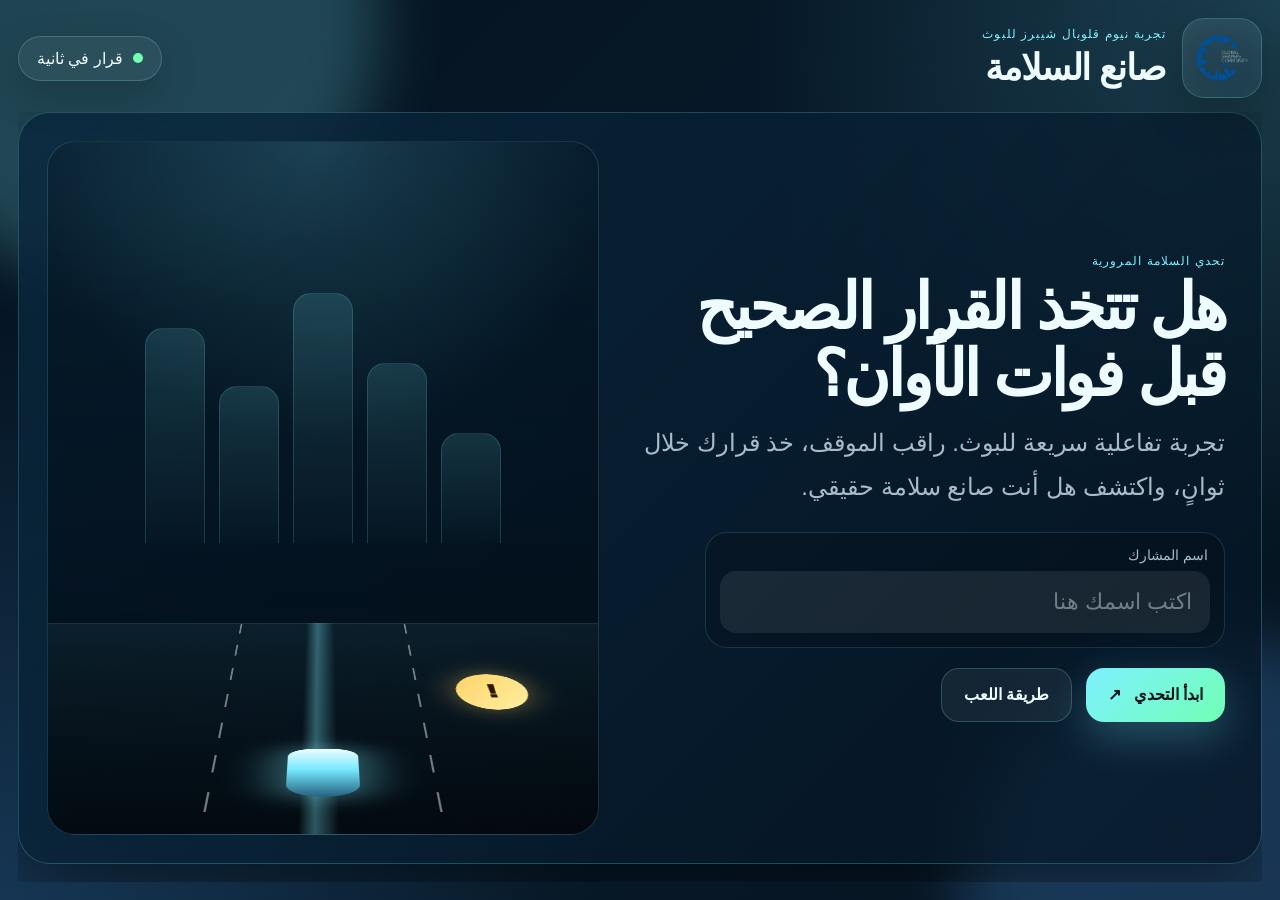
==== commit 21c0ee28: "Add files via upload" ====
--- a/index.html
+++ b/index.html
@@ -5,11 +5,11 @@
   <meta name="viewport" content="width=device-width, initial-scale=1, viewport-fit=cover" />
   <meta name="theme-color" content="#06131f" />
   <meta name="apple-mobile-web-app-capable" content="yes" />
-  <meta name="apple-mobile-web-app-title" content="Safety Shaper" />
+  <meta name="apple-mobile-web-app-title" content="صانع السلامة" />
   <meta name="apple-mobile-web-app-status-bar-style" content="black-translucent" />
-  <title>Safety Shaper | قرار في ثانية</title>
+  <title>صانع السلامة | قرار في ثانية</title>
   <link rel="manifest" href="manifest.json" />
-  <link rel="stylesheet" href="styles.css?v=4" />
+  <link rel="stylesheet" href="styles.css?v=7" />
 </head>
 <body>
   <main class="app-shell" id="appShell">
@@ -24,8 +24,8 @@
           <span class="logo-fallback">ضع<br>الشعار</span>
         </div>
         <div>
-          <p class="eyebrow">NEOM Global Shapers Booth Experience</p>
-          <h1>Safety Shaper</h1>
+          <p class="eyebrow">تجربة نيوم قلوبال شيبرز للبوث</p>
+          <h1>صانع السلامة</h1>
         </div>
       </div>
 
@@ -42,7 +42,7 @@
           <h2 id="startTitle">هل تتخذ القرار الصحيح قبل فوات الأوان؟</h2>
           <p class="hero-text">
             تجربة تفاعلية سريعة للبوث. راقب الموقف، خذ قرارك خلال ثوانٍ،
-            واكتشف هل أنت Safety Shaper حقيقي.
+            واكتشف هل أنت صانع سلامة حقيقي.
           </p>
 
           <div class="name-card">
@@ -113,47 +113,68 @@
           </div>
 
           <div class="scenario-scene scenario-generic" id="scenarioScene" aria-hidden="true" data-theme="generic">
-            <div class="scene-sky">
-              <div class="sky-glow"></div>
-              <div class="city-depth city-back"></div>
-              <div class="city-depth city-front"></div>
-            </div>
-
-            <div class="road-perspective-3d">
-              <div class="road-surface"></div>
-              <div class="road-lines road-left"></div>
-              <div class="road-lines road-center"></div>
-              <div class="road-lines road-right"></div>
-              <div class="road-shoulder shoulder-left"></div>
-              <div class="road-shoulder shoulder-right"></div>
-              <div class="road-light road-light-left"></div>
-              <div class="road-light road-light-right"></div>
-
-              <div class="hazard-car" id="hazardCar">
-                <div class="hazard-shadow"></div>
-                <div class="hazard-body"></div>
-                <div class="hazard-window"></div>
-                <div class="hazard-lights"></div>
+            <div class="sim-sky">
+              <div class="sim-sun"></div>
+              <div class="sim-city city-layer-back"></div>
+              <div class="sim-city city-layer-front"></div>
+            </div>
+
+            <div class="sim-road-wrap">
+              <div class="sim-road"></div>
+              <div class="road-edge road-edge-left"></div>
+              <div class="road-edge road-edge-right"></div>
+              <div class="lane-stream lane-stream-left"></div>
+              <div class="lane-stream lane-stream-center"></div>
+              <div class="lane-stream lane-stream-right"></div>
+              <div class="road-glow"></div>
+            </div>
+
+            <div class="hazard-focus" id="hazardFocus">
+              <div class="hazard-beacon">
+                <span id="dynamicRisk">⚠</span>
               </div>
-
-              <div class="hazard-object" id="hazardObject">
-                <div class="hazard-core"></div>
-                <div class="hazard-icon" id="dynamicRisk">⚠</div>
-              </div>
-
-              <div class="player-car-3d">
-                <div class="player-shadow"></div>
-                <div class="player-body"></div>
-                <div class="player-roof"></div>
-                <div class="player-window"></div>
-                <div class="player-light left"></div>
-                <div class="player-light right"></div>
-                <div class="wheel wheel-fl"></div>
-                <div class="wheel wheel-fr"></div>
-                <div class="wheel wheel-rl"></div>
-                <div class="wheel wheel-rr"></div>
-              </div>
-            </div>
+              <strong id="hazardSceneTitle">خطر أمامك</strong>
+              <small id="hazardSceneHint">اتخذ القرار الآمن</small>
+            </div>
+
+            <div class="scene-model model-signal" aria-hidden="true">
+              <div class="signal-pole"></div>
+              <div class="signal-box"><i></i><i></i><i></i></div>
+            </div>
+
+            <div class="scene-model model-pedestrian" aria-hidden="true">
+              <div class="person-head"></div>
+              <div class="person-body"></div>
+              <div class="person-leg l1"></div>
+              <div class="person-leg l2"></div>
+            </div>
+
+            <div class="scene-model model-phone" aria-hidden="true">
+              <div class="phone-card">📩 رسالة جديدة</div>
+            </div>
+
+            <div class="scene-model model-school" aria-hidden="true">
+              <div class="school-sign">🏫 مدرسة</div>
+            </div>
+
+            <div class="scene-model model-rain" aria-hidden="true">
+              <span></span><span></span><span></span><span></span><span></span>
+            </div>
+
+            <div class="scene-model model-emergency" aria-hidden="true">
+              <div class="siren-car"></div>
+            </div>
+
+            <div class="scene-model model-exit" aria-hidden="true">
+              <div class="exit-board">↗ مخرج</div>
+            </div>
+
+            <div class="scene-model model-seatbelt" aria-hidden="true">
+              <div class="seatbelt-model">⌁</div>
+            </div>
+
+            <div class="front-car-model" aria-hidden="true"></div>
+          </div>
           </div>
         </div>
 
@@ -178,11 +199,11 @@
             <img src="assets/logo.png" alt="Logo" onerror="this.style.display='none'; this.nextElementSibling.style.display='grid';">
             <span class="logo-fallback">LOGO</span>
           </div>
-          <span>Safety Shaper</span>
+          <span>صانع السلامة</span>
         </div>
 
         <p class="micro-title">النتيجة النهائية</p>
-        <h2 id="resultTitle">أنت Safety Shaper</h2>
+        <h2 id="resultTitle">أنت صانع السلامة</h2>
 
         <div class="result-main">
           <div class="score-orb">
@@ -194,7 +215,7 @@
             <div class="result-stats">
               <div><span>إجابات صحيحة</span><strong id="correctCount">0</strong></div>
               <div><span>أسرع قرار</span><strong id="fastestDecision">0.0s</strong></div>
-              <div><span>اللقب</span><strong id="rankText">Safety Shaper</strong></div>
+              <div><span>اللقب</span><strong id="rankText">صانع السلامة</strong></div>
             </div>
           </div>
         </div>
@@ -215,6 +236,6 @@
     </section>
   </main>
 
-  <script src="script.js?v=4"></script>
+  <script src="script.js?v=7"></script>
 </body>
 </html>
--- a/styles.css
+++ b/styles.css
@@ -441,13 +441,13 @@
 .modal-card,
 .result-card {
   width: min(100%, 980px);
-  height: 100%;
   margin: 0 auto;
   padding: 24px;
 }
 
 .modal-card {
-  max-height: 100%;
+  height: 100%;
+  overflow: auto;
 }
 
 .icon-btn {
@@ -489,25 +489,26 @@
   line-height: 1.7;
 }
 
+/* Fullscreen game mode */
 .game-stage {
   width: 100%;
   height: 100%;
   display: grid;
   grid-template-rows: auto minmax(0, 1fr) auto auto auto;
-  gap: 10px;
-  padding: 12px;
+  gap: 9px;
+  padding: 10px;
 }
 
 .game-stage-top {
   display: flex;
   justify-content: space-between;
-  gap: 10px;
+  gap: 8px;
   align-items: center;
 }
 
 .stage-badge {
-  min-width: 94px;
-  padding: 10px 14px;
+  min-width: 86px;
+  padding: 9px 12px;
   border-radius: 16px;
   border: 1px solid rgba(126, 240, 255, 0.16);
   background: rgba(255,255,255,0.05);
@@ -527,7 +528,7 @@
   position: relative;
   min-height: 0;
   overflow: hidden;
-  border-radius: 26px;
+  border-radius: 24px;
   border: 1px solid rgba(126, 240, 255, 0.16);
   background: linear-gradient(180deg, rgba(3, 19, 33, 0.66), rgba(4, 11, 19, 0.95));
 }
@@ -537,20 +538,21 @@
   top: 10px;
   right: 12px;
   left: 12px;
-  z-index: 4;
+  z-index: 8;
   display: flex;
   justify-content: space-between;
   gap: 10px;
   align-items: center;
+  pointer-events: none;
 }
 
 .scene-pill {
-  padding: 10px 14px;
+  padding: 9px 12px;
   border-radius: 999px;
   border: 1px solid rgba(126, 240, 255, 0.18);
-  background: rgba(3, 20, 34, 0.58);
+  background: rgba(3, 20, 34, 0.62);
   backdrop-filter: blur(14px);
-  font-size: 13px;
+  font-size: 12px;
   font-weight: 800;
 }
 
@@ -566,9 +568,9 @@
 
 .timer-ring.in-scene {
   position: absolute;
-  top: 14px;
-  left: 14px;
-  z-index: 4;
+  top: 12px;
+  left: 12px;
+  z-index: 10;
 }
 
 .timer-ring svg {
@@ -609,291 +611,467 @@
   inset: 0;
   overflow: hidden;
   isolation: isolate;
-}
-
-.scene-sky {
-  position: absolute;
-  inset: 0 0 46%;
   background:
-    radial-gradient(circle at 50% 4%, rgba(126, 240, 255, 0.24), transparent 25%),
-    linear-gradient(180deg, #0a2b48 0%, #06192d 48%, #031220 100%);
-}
-
-.sky-glow {
-  position: absolute;
-  width: 44%;
-  height: 44%;
-  top: -10%;
-  left: 28%;
+    radial-gradient(circle at 50% 6%, rgba(126,240,255,.16), transparent 32%),
+    linear-gradient(180deg, #0a2b48 0%, #06192d 40%, #020a12 100%);
+}
+
+.sim-sky {
+  position: absolute;
+  inset: 0 0 45%;
+  overflow: hidden;
+  z-index: 1;
+}
+
+.sim-sun {
+  position: absolute;
+  top: -16%;
+  left: 50%;
+  width: 40%;
+  aspect-ratio: 1;
+  transform: translateX(-50%);
   border-radius: 50%;
-  background: radial-gradient(circle, rgba(126,240,255,.22), transparent 70%);
-  filter: blur(18px);
-}
-
-.city-depth {
-  position: absolute;
-  inset: auto 6% 0 6%;
-  height: 34%;
-  background-repeat: repeat-x;
+  background: radial-gradient(circle, rgba(126,240,255,.26), transparent 66%);
+  filter: blur(10px);
+}
+
+.sim-city {
+  position: absolute;
+  left: 4%;
+  right: 4%;
+  bottom: 0;
   opacity: .9;
 }
 
-.city-back {
-  bottom: 18%;
-  background-image:
+.city-layer-back {
+  height: 42%;
+  background:
     linear-gradient(90deg,
-      transparent 0 2%, rgba(126,240,255,.18) 2% 4%, transparent 4% 9%, rgba(126,240,255,.16) 9% 13%, transparent 13% 18%,
-      rgba(126,240,255,.14) 18% 21%, transparent 21% 26%, rgba(126,240,255,.12) 26% 31%, transparent 31% 35%, rgba(126,240,255,.17) 35% 40%, transparent 40% 46%, rgba(126,240,255,.12) 46% 50%, transparent 50% 56%, rgba(126,240,255,.16) 56% 61%, transparent 61% 66%, rgba(126,240,255,.12) 66% 72%, transparent 72% 77%, rgba(126,240,255,.17) 77% 82%, transparent 82% 88%, rgba(126,240,255,.13) 88% 94%, transparent 94% 100%);
+      rgba(126,240,255,.14) 0 5%, transparent 5% 9%, rgba(126,240,255,.11) 9% 15%, transparent 15% 20%,
+      rgba(126,240,255,.16) 20% 27%, transparent 27% 33%, rgba(126,240,255,.10) 33% 39%, transparent 39% 46%,
+      rgba(126,240,255,.14) 46% 52%, transparent 52% 59%, rgba(126,240,255,.12) 59% 65%, transparent 65% 70%,
+      rgba(126,240,255,.15) 70% 77%, transparent 77% 84%, rgba(126,240,255,.11) 84% 91%, transparent 91% 100%);
   filter: blur(1px);
 }
 
-.city-front {
-  bottom: 11%;
-  height: 26%;
-  background-image:
+.city-layer-front {
+  height: 28%;
+  bottom: -4%;
+  background:
     linear-gradient(90deg,
-      rgba(126,240,255,.18) 0 6%, transparent 6% 13%, rgba(126,240,255,.16) 13% 18%, transparent 18% 27%,
-      rgba(126,240,255,.22) 27% 32%, transparent 32% 43%, rgba(126,240,255,.14) 43% 49%, transparent 49% 58%,
-      rgba(126,240,255,.2) 58% 63%, transparent 63% 73%, rgba(126,240,255,.16) 73% 79%, transparent 79% 88%, rgba(126,240,255,.14) 88% 94%, transparent 94% 100%);
-}
-
-.road-perspective-3d {
-  position: absolute;
-  inset: 34% -8% -10%;
-  perspective: 980px;
+      transparent 0 4%, rgba(126,240,255,.22) 4% 10%, transparent 10% 18%,
+      rgba(126,240,255,.18) 18% 25%, transparent 25% 34%, rgba(126,240,255,.24) 34% 41%, transparent 41% 52%,
+      rgba(126,240,255,.16) 52% 59%, transparent 59% 69%, rgba(126,240,255,.20) 69% 77%, transparent 77% 86%, rgba(126,240,255,.18) 86% 94%, transparent 94% 100%);
+}
+
+.sim-road-wrap {
+  position: absolute;
+  inset: 26% -18% -8%;
+  z-index: 2;
+  perspective: 880px;
   transform-style: preserve-3d;
 }
 
-.road-surface {
+.sim-road {
   position: absolute;
   inset: 0;
-  transform: rotateX(72deg);
+  transform: rotateX(68deg);
   transform-origin: top center;
+  clip-path: polygon(42% 0, 58% 0, 78% 100%, 22% 100%);
   background:
-    linear-gradient(180deg, rgba(10, 20, 31, 0.14), rgba(5, 12, 20, 0.84)),
-    linear-gradient(90deg, rgba(255,255,255,.06), rgba(255,255,255,0));
-  border-top: 2px solid rgba(126,240,255,.16);
-  box-shadow: inset 0 32px 36px rgba(126,240,255,.04);
-}
-
-.road-lines,
-.road-shoulder {
-  position: absolute;
-  bottom: -12%;
-  height: 118%;
-  transform-origin: bottom center;
-}
-
-.road-lines {
-  width: 8px;
-  background: repeating-linear-gradient(to top, rgba(255,255,255,.84) 0 44px, transparent 44px 90px);
-  filter: drop-shadow(0 0 12px rgba(255,255,255,.15));
-  animation: laneMove 1.25s linear infinite;
-}
-
-.road-left {
-  left: 34%;
-  transform: perspective(700px) rotateX(67deg) rotateZ(11deg);
-}
-
-.road-center {
+    linear-gradient(90deg, rgba(255,255,255,.06), transparent 18% 82%, rgba(255,255,255,.06)),
+    linear-gradient(180deg, rgba(20,50,68,.72), rgba(3,9,16,.96));
+  border-top: 2px solid rgba(126,240,255,.20);
+  box-shadow: inset 0 30px 38px rgba(126,240,255,.04), 0 0 36px rgba(0,0,0,.45);
+}
+
+.road-edge {
+  position: absolute;
+  top: 3%;
+  bottom: 0;
+  width: 4px;
+  background: linear-gradient(180deg, rgba(126,240,255,.6), rgba(126,240,255,0));
+  transform-origin: top;
+  opacity: .9;
+}
+
+.road-edge-left {
+  left: 35%;
+  transform: rotate(12deg);
+}
+
+.road-edge-right {
+  right: 35%;
+  transform: rotate(-12deg);
+}
+
+.lane-stream {
+  position: absolute;
+  top: 4%;
+  bottom: -10%;
+  width: 7px;
+  background: repeating-linear-gradient(to bottom, rgba(255,255,255,.82) 0 34px, transparent 34px 76px);
+  transform-origin: top;
+  opacity: .88;
+  animation: laneFlow 1.1s linear infinite;
+}
+
+.lane-stream-left {
+  left: 43%;
+  transform: rotate(5deg) scaleY(1.08);
+}
+
+.lane-stream-center {
   left: 50%;
-  width: 11px;
-  margin-left: -5px;
-  animation-duration: 1.05s;
-  transform: perspective(700px) rotateX(67deg);
-}
-
-.road-right {
-  right: 34%;
-  transform: perspective(700px) rotateX(67deg) rotateZ(-11deg);
-}
-
-.road-shoulder {
-  width: 20px;
-  background: linear-gradient(180deg, rgba(126,240,255,.24), rgba(126,240,255,0));
-}
-
-.shoulder-left {
-  left: 18%;
-  transform: perspective(700px) rotateX(67deg) rotateZ(16deg);
-}
-
-.shoulder-right {
-  right: 18%;
-  transform: perspective(700px) rotateX(67deg) rotateZ(-16deg);
-}
-
-.road-light {
-  position: absolute;
-  top: -2%;
-  width: 3px;
-  height: 52%;
-  background: linear-gradient(180deg, rgba(126,240,255,.42), transparent);
-  opacity: .55;
-}
-
-.road-light-left { left: 24%; }
-.road-light-right { right: 24%; }
-
-.player-car-3d,
-.hazard-car,
-.hazard-object {
-  position: absolute;
-  transform-style: preserve-3d;
-}
-
-.player-car-3d {
+  transform: translateX(-50%);
+  width: 9px;
+  animation-duration: .95s;
+}
+
+.lane-stream-right {
+  right: 43%;
+  transform: rotate(-5deg) scaleY(1.08);
+}
+
+.road-glow {
+  position: absolute;
   left: 50%;
-  bottom: 10%;
-  width: 148px;
-  height: 220px;
-  transform: translateX(-50%) rotateX(18deg);
-  z-index: 3;
-}
-
-.player-shadow,
-.hazard-shadow {
-  position: absolute;
-  inset: auto 18px 20px 18px;
-  height: 28px;
-  border-radius: 50%;
-  background: radial-gradient(circle, rgba(0,0,0,.7), transparent 70%);
-  filter: blur(7px);
-  transform: translateZ(-10px);
-}
-
-.player-body {
-  position: absolute;
-  inset: 24px 28px 22px;
-  border-radius: 32px 32px 42px 42px;
-  background: linear-gradient(180deg, #f7feff 0%, #77ebff 38%, #2d78a3 68%, #17405b 100%);
-  box-shadow: inset 0 2px 18px rgba(255,255,255,.35), 0 18px 40px rgba(0,0,0,.35);
-}
-
-.player-roof {
-  position: absolute;
-  inset: 52px 42px 78px;
-  border-radius: 24px;
-  background: linear-gradient(180deg, rgba(233,249,255,.95), rgba(136,230,255,.45));
-  border: 1px solid rgba(255,255,255,.35);
-}
-
-.player-window {
-  position: absolute;
-  inset: 66px 50px 90px;
-  border-radius: 18px;
-  background: linear-gradient(180deg, rgba(6,30,52,.85), rgba(21,88,122,.72));
-}
-
-.player-light {
-  position: absolute;
-  bottom: 30px;
-  width: 18px;
-  height: 28px;
-  border-radius: 18px;
-  background: linear-gradient(180deg, #fff9d2, #ffd979);
-  box-shadow: 0 0 24px rgba(255,223,118,.55);
-}
-
-.player-light.left { left: 34px; }
-.player-light.right { right: 34px; }
-
-.wheel {
-  position: absolute;
-  width: 16px;
-  height: 34px;
-  border-radius: 10px;
-  background: linear-gradient(180deg, #0f1216, #31363d);
-  box-shadow: inset 0 0 0 2px rgba(255,255,255,.08);
-}
-
-.wheel-fl { top: 56px; left: 18px; }
-.wheel-fr { top: 56px; right: 18px; }
-.wheel-rl { bottom: 44px; left: 14px; }
-.wheel-rr { bottom: 44px; right: 14px; }
-
-.hazard-car {
+  bottom: 2%;
+  width: 32%;
+  height: 42%;
+  transform: translateX(-50%);
+  background: radial-gradient(ellipse at bottom, rgba(126,240,255,.16), transparent 70%);
+  filter: blur(12px);
+}
+
+.hazard-focus {
+  position: absolute;
+  z-index: 6;
   left: 50%;
-  top: 16%;
-  width: 80px;
-  height: 128px;
-  transform: translateX(-50%) rotateX(18deg) scale(.88);
-  z-index: 2;
-  opacity: .92;
-}
-
-.hazard-body {
-  position: absolute;
-  inset: 20px 14px 18px;
-  border-radius: 20px 20px 28px 28px;
-  background: linear-gradient(180deg, #ff9ea7, #ff6071 46%, #8b1d2e 100%);
-  box-shadow: 0 10px 26px rgba(0,0,0,.35);
-}
-
-.hazard-window {
-  position: absolute;
-  inset: 34px 24px 56px;
-  border-radius: 14px;
-  background: linear-gradient(180deg, rgba(40,20,25,.85), rgba(90,40,55,.65));
-}
-
-.hazard-lights {
-  position: absolute;
-  inset: auto 20px 22px;
-  height: 10px;
-  border-radius: 99px;
-  background: linear-gradient(90deg, #ffd666, #ffe8a5, #ffd666);
-  box-shadow: 0 0 14px rgba(255,222,102,.55);
-}
-
-.hazard-object {
-  left: 26%;
-  top: 18%;
-  width: 74px;
-  height: 98px;
-  transform: rotateX(18deg);
-  z-index: 2;
-}
-
-.hazard-core {
-  position: absolute;
-  inset: 12px 10px 14px;
-  border-radius: 22px;
-  background: linear-gradient(180deg, rgba(255,209,102,.18), rgba(255,209,102,.04));
-  border: 1px solid rgba(255,209,102,.25);
-  box-shadow: 0 0 26px rgba(255,209,102,.18);
-}
-
-.hazard-icon {
-  position: absolute;
-  inset: 0;
+  top: 20%;
+  transform: translateX(-50%);
+  width: min(78%, 420px);
+  min-height: 112px;
+  padding: 16px 18px 16px 108px;
+  border: 1px solid rgba(255,209,102,.38);
+  border-radius: 28px;
+  background:
+    radial-gradient(circle at 12% 50%, rgba(255,209,102,.26), transparent 32%),
+    rgba(4, 18, 31, .72);
+  box-shadow: 0 20px 55px rgba(0,0,0,.28), 0 0 45px rgba(255,209,102,.12);
+  backdrop-filter: blur(14px);
+  text-align: right;
+}
+
+.hazard-beacon {
+  position: absolute;
+  left: 18px;
+  top: 50%;
+  width: 72px;
+  height: 72px;
+  transform: translateY(-50%);
   display: grid;
   place-items: center;
-  font-size: 40px;
-  filter: drop-shadow(0 0 10px rgba(255,209,102,.35));
-}
-
-.scenario-scene[data-theme="phone"] .hazard-object { left: 30%; top: 20%; }
-.scenario-scene[data-theme="pedestrian"] .hazard-object { left: 24%; top: 14%; }
-.scenario-scene[data-theme="pedestrian"] .hazard-icon { font-size: 42px; }
-.scenario-scene[data-theme="carstop"] .hazard-object { display: none; }
-.scenario-scene[data-theme="signal"] .hazard-object { left: 22%; top: 12%; }
-.scenario-scene[data-theme="school"] .hazard-object { left: 23%; top: 14%; }
-.scenario-scene[data-theme="rain"] .scene-sky { background: linear-gradient(180deg, #09203a 0%, #051220 60%, #03101b 100%); }
-.scenario-scene[data-theme="rain"] .scene-sky::after {
+  border-radius: 24px;
+  background: linear-gradient(135deg, rgba(255,209,102,.98), rgba(255,246,185,.92));
+  color: #211402;
+  font-size: 38px;
+  font-weight: 900;
+  box-shadow: 0 0 0 10px rgba(255,209,102,.10), 0 0 36px rgba(255,209,102,.45);
+  animation: hazardPulse 1.15s ease-in-out infinite alternate;
+}
+
+.hazard-focus strong {
+  display: block;
+  margin-bottom: 6px;
+  color: #fff6cc;
+  font-size: clamp(18px, 3.8vw, 34px);
+  line-height: 1.05;
+}
+
+.hazard-focus small {
+  display: block;
+  color: rgba(238,251,255,.78);
+  font-size: clamp(12px, 1.6vw, 16px);
+  line-height: 1.45;
+}
+
+.scene-model {
+  position: absolute;
+  z-index: 5;
+  display: none;
+}
+
+.model-signal {
+  left: 18%;
+  top: 36%;
+  width: 70px;
+  height: 150px;
+}
+
+.signal-pole {
+  position: absolute;
+  left: 50%;
+  top: 48px;
+  width: 8px;
+  height: 100px;
+  transform: translateX(-50%);
+  border-radius: 10px;
+  background: linear-gradient(180deg, rgba(126,240,255,.42), rgba(126,240,255,.06));
+}
+
+.signal-box {
+  position: absolute;
+  inset: 0 14px 72px;
+  display: grid;
+  gap: 5px;
+  padding: 8px;
+  border-radius: 18px;
+  border: 1px solid rgba(255,255,255,.12);
+  background: rgba(5,16,25,.9);
+  box-shadow: 0 12px 32px rgba(0,0,0,.35);
+}
+
+.signal-box i {
+  border-radius: 50%;
+  background: rgba(255,255,255,.16);
+}
+
+.signal-box i:nth-child(1) { background: #ff5263; box-shadow: 0 0 16px #ff5263; }
+.signal-box i:nth-child(2) { background: #ffd166; box-shadow: 0 0 18px #ffd166; }
+.signal-box i:nth-child(3) { background: #55ff9f; box-shadow: 0 0 12px #55ff9f; }
+
+.model-pedestrian {
+  left: 18%;
+  top: 48%;
+  width: 74px;
+  height: 124px;
+}
+
+.person-head {
+  width: 28px;
+  height: 28px;
+  margin: 0 auto;
+  border-radius: 50%;
+  background: #fff6cc;
+  box-shadow: 0 0 18px rgba(255,246,204,.35);
+}
+
+.person-body {
+  width: 30px;
+  height: 50px;
+  margin: 4px auto 0;
+  border-radius: 18px;
+  background: linear-gradient(180deg, var(--cyan), #2383b2);
+}
+
+.person-leg {
+  position: absolute;
+  bottom: 6px;
+  left: 50%;
+  width: 12px;
+  height: 48px;
+  border-radius: 12px;
+  background: #85dfff;
+  transform-origin: top;
+}
+
+.person-leg.l1 { transform: translateX(-16px) rotate(14deg); }
+.person-leg.l2 { transform: translateX(4px) rotate(-14deg); }
+
+.model-phone {
+  left: 16%;
+  top: 44%;
+}
+
+.phone-card {
+  width: 134px;
+  padding: 14px;
+  border-radius: 22px;
+  color: white;
+  font-weight: 900;
+  text-align: center;
+  background: linear-gradient(135deg, #315dff, #7ef0ff);
+  box-shadow: 0 22px 44px rgba(49,93,255,.25);
+}
+
+.model-school {
+  right: 16%;
+  top: 43%;
+}
+
+.school-sign,
+.exit-board,
+.seatbelt-model {
+  padding: 16px 18px;
+  border-radius: 20px;
+  font-weight: 950;
+  color: #07131d;
+  background: linear-gradient(135deg, #ffd166, #fff2a8);
+  box-shadow: 0 18px 40px rgba(255,209,102,.24);
+}
+
+.model-rain {
+  display: none;
+  inset: 0;
+  pointer-events: none;
+  z-index: 7;
+}
+
+.model-rain span {
+  position: absolute;
+  top: -14%;
+  width: 3px;
+  height: 36%;
+  border-radius: 99px;
+  background: linear-gradient(180deg, transparent, rgba(200,244,255,.55), transparent);
+  transform: rotate(16deg);
+  animation: rainFall .85s linear infinite;
+}
+
+.model-rain span:nth-child(1) { left: 16%; animation-delay: -.1s; }
+.model-rain span:nth-child(2) { left: 32%; animation-delay: -.5s; }
+.model-rain span:nth-child(3) { left: 54%; animation-delay: -.25s; }
+.model-rain span:nth-child(4) { left: 72%; animation-delay: -.7s; }
+.model-rain span:nth-child(5) { left: 88%; animation-delay: -.35s; }
+
+.model-emergency {
+  right: 16%;
+  top: 46%;
+  width: 112px;
+  height: 72px;
+}
+
+.siren-car {
+  width: 100%;
+  height: 100%;
+  border-radius: 22px 28px 20px 20px;
+  background: linear-gradient(180deg, #fff, #85eaff 54%, #2d75a4);
+  box-shadow: 0 16px 36px rgba(126,240,255,.22);
+}
+
+.siren-car::before {
   content: "";
   position: absolute;
-  inset: 0;
-  background: repeating-linear-gradient(100deg, rgba(255,255,255,.14) 0 2px, transparent 2px 18px);
-  opacity: .28;
-  animation: rainShift .8s linear infinite;
-}
-.scenario-scene[data-theme="emergency"] .hazard-car .hazard-body { background: linear-gradient(180deg, #f4fbff, #7eefff 42%, #266b9a 100%); }
-.scenario-scene[data-theme="emergency"] .hazard-lights { background: linear-gradient(90deg, #ff6b6b, #7ef0ff, #ff6b6b); }
-.scenario-scene[data-theme="exit"] .hazard-object { left: 29%; top: 15%; }
-.scenario-scene[data-theme="seatbelt"] .hazard-car { display: none; }
-.scenario-scene[data-theme="seatbelt"] .hazard-object { left: 50%; top: 17%; transform: translateX(-50%) rotateX(18deg); }
+  left: 38%;
+  top: -10px;
+  width: 28px;
+  height: 14px;
+  border-radius: 8px;
+  background: linear-gradient(90deg, #ff5263, #54a9ff);
+  box-shadow: 0 0 22px rgba(255,82,99,.55);
+}
+
+.model-exit {
+  right: 14%;
+  top: 42%;
+}
+
+.model-seatbelt {
+  left: 50%;
+  top: 42%;
+  transform: translateX(-50%);
+}
+
+.seatbelt-model {
+  width: 94px;
+  height: 94px;
+  display: grid;
+  place-items: center;
+  border-radius: 30px;
+  font-size: 48px;
+  color: #07131d;
+}
+
+.front-car-model {
+  position: absolute;
+  z-index: 6;
+  left: 50%;
+  bottom: 1.4%;
+  width: min(35vw, 250px);
+  min-width: 130px;
+  aspect-ratio: 480 / 699;
+  transform: translateX(-50%);
+  background-image: url("./assets/car-top-view.png");
+  background-repeat: no-repeat;
+  background-position: center bottom;
+  background-size: contain;
+  filter: drop-shadow(0 16px 28px rgba(0, 0, 0, 0.42));
+}
+
+.front-car-model::before {
+  content: "";
+  position: absolute;
+  left: 12%;
+  right: 12%;
+  bottom: 4%;
+  height: 14%;
+  border-radius: 50%;
+  background: radial-gradient(circle, rgba(0,0,0,.62), transparent 72%);
+  filter: blur(10px);
+  z-index: -1;
+}
+
+.front-car-model::after {
+  content: "";
+  position: absolute;
+  left: 26%;
+  right: 26%;
+  bottom: 5%;
+  height: 20%;
+  border-radius: 50%;
+  background: radial-gradient(ellipse at center, rgba(126,240,255,.18), transparent 72%);
+  filter: blur(18px);
+  z-index: -1;
+}
+
+.scenario-scene[data-theme="phone"] .model-phone,
+.scenario-scene[data-theme="pedestrian"] .model-pedestrian,
+.scenario-scene[data-theme="signal"] .model-signal,
+.scenario-scene[data-theme="school"] .model-school,
+.scenario-scene[data-theme="rain"] .model-rain,
+.scenario-scene[data-theme="emergency"] .model-emergency,
+.scenario-scene[data-theme="exit"] .model-exit,
+.scenario-scene[data-theme="seatbelt"] .model-seatbelt {
+  display: block;
+}
+
+.scenario-scene[data-theme="rain"] {
+  background:
+    radial-gradient(circle at 50% 6%, rgba(126,240,255,.10), transparent 32%),
+    linear-gradient(180deg, #07172a 0%, #03101e 48%, #02070d 100%);
+}
+
+.scenario-scene[data-theme="carstop"] .hazard-focus {
+  top: 16%;
+}
+
+.scenario-scene[data-theme="carstop"] .front-car-model::before {
+  content: "";
+  position: absolute;
+  left: 50%;
+  top: -30%;
+  width: 33%;
+  aspect-ratio: 480 / 699;
+  transform: translateX(-50%);
+  background-image: url("./assets/car-top-view.png");
+  background-repeat: no-repeat;
+  background-size: contain;
+  background-position: center;
+  filter: hue-rotate(300deg) saturate(1.45) brightness(1.05) drop-shadow(0 12px 26px rgba(0,0,0,.34));
+}
+
+.scenario-scene[data-theme="carstop"] .front-car-model::after {
+  content: "";
+  position: absolute;
+  left: 37%;
+  right: 37%;
+  top: -10%;
+  height: 9%;
+  border-radius: 999px;
+  background: radial-gradient(circle, rgba(255,82,99,.55), transparent 72%);
+  filter: blur(14px);
+}
 
 .scenario-copy {
   padding-inline: 6px;
@@ -901,14 +1079,14 @@
 
 .scenario-copy h2 {
   font-size: clamp(24px, 3.4vw, 46px);
-  margin-bottom: 8px;
+  margin-bottom: 6px;
 }
 
 .scenarioText {
   margin: 0;
   color: var(--muted);
   font-size: clamp(15px, 1.8vw, 20px);
-  line-height: 1.7;
+  line-height: 1.62;
 }
 
 .choice-grid {
@@ -918,8 +1096,8 @@
 }
 
 .choice-btn {
-  min-height: 72px;
-  padding: 10px 10px 8px;
+  min-height: 68px;
+  padding: 9px 8px 7px;
   border-radius: 18px;
   color: var(--text);
   text-align: center;
@@ -935,16 +1113,16 @@
 
 .choice-btn strong {
   display: block;
-  margin-bottom: 5px;
+  margin-bottom: 4px;
   font-size: clamp(12px, 1.28vw, 17px);
-  line-height: 1.35;
+  line-height: 1.3;
 }
 
 .choice-btn span {
   display: block;
   color: var(--muted);
   font-size: clamp(10px, .98vw, 12px);
-  line-height: 1.35;
+  line-height: 1.32;
 }
 
 .choice-btn.correct {
@@ -959,7 +1137,7 @@
 
 .feedback-card {
   display: none;
-  padding: 14px 18px;
+  padding: 12px 16px;
   border-radius: 18px;
   border: 1px solid rgba(126, 240, 255, 0.14);
   background: rgba(0,0,0,0.22);
@@ -972,20 +1150,31 @@
 
 .feedback-card strong {
   display: block;
-  margin-bottom: 4px;
-  font-size: 18px;
+  margin-bottom: 3px;
+  font-size: 17px;
 }
 
 .feedback-card p {
   margin: 0;
   color: var(--muted);
-  line-height: 1.6;
+  line-height: 1.55;
   font-size: 14px;
 }
 
+/* Results: scrollable but stable */
+#resultScreen {
+  overflow-y: auto;
+  overflow-x: hidden;
+  -webkit-overflow-scrolling: touch;
+  padding-bottom: max(18px, var(--safe-bottom));
+  overscroll-behavior: contain;
+}
+
 .result-card {
+  min-height: min-content;
+  height: auto;
   display: grid;
-  grid-template-rows: auto auto auto auto auto;
+  grid-template-rows: auto;
   gap: 14px;
 }
 
@@ -1047,11 +1236,11 @@
 .result-stats {
   display: grid;
   grid-template-columns: repeat(3, 1fr);
-  gap: 10px;
+  gap: 9px;
 }
 
 .result-stats div {
-  padding: 14px;
+  padding: 13px;
   border-radius: 18px;
   background: rgba(255,255,255,0.055);
   border: 1px solid rgba(126, 240, 255, 0.12);
@@ -1059,7 +1248,7 @@
 
 .result-stats span {
   display: block;
-  margin-bottom: 8px;
+  margin-bottom: 7px;
   color: var(--muted);
   font-size: 13px;
 }
@@ -1136,8 +1325,9 @@
 
 @keyframes roadRun { to { background-position-y: 58px; } }
 @keyframes alertFloat { from { transform: translateY(0); } to { transform: translateY(-14px); } }
-@keyframes laneMove { from { background-position-y: 0; } to { background-position-y: -90px; } }
-@keyframes rainShift { from { transform: translateY(-10px); } to { transform: translateY(26px); } }
+@keyframes laneFlow { from { background-position-y: 0; } to { background-position-y: 76px; } }
+@keyframes hazardPulse { from { transform: translateY(-50%) scale(.98); } to { transform: translateY(-50%) scale(1.06); } }
+@keyframes rainFall { from { transform: translateY(-20px) rotate(16deg); } to { transform: translateY(320px) rotate(16deg); } }
 @keyframes fadeUp { from { opacity: 0; transform: translateY(8px);} to { opacity: 1; transform: translateY(0);} }
 
 @media (max-width: 1100px) {
@@ -1173,7 +1363,7 @@
   .result-card,
   .hero-panel,
   .game-stage {
-    padding: 16px;
+    padding: 14px;
   }
 
   .scenario-copy h2 {
@@ -1185,7 +1375,7 @@
   }
 
   .choice-btn {
-    min-height: 68px;
+    min-height: 64px;
     padding: 8px 6px 6px;
   }
 
@@ -1198,9 +1388,13 @@
     font-size: 21px;
   }
 
-  .player-car-3d {
-    width: 122px;
-    height: 188px;
+  .hazard-focus {
+    top: 18%;
+    width: min(74%, 390px);
+  }
+
+  .front-car-model {
+    width: min(39vw, 220px);
   }
 }
 
@@ -1245,13 +1439,20 @@
     inset: calc(86px + var(--safe-top)) 8px calc(8px + var(--safe-bottom));
   }
 
+  .game-stage {
+    grid-template-rows: auto minmax(0, 1fr) auto auto auto;
+    gap: 7px;
+    padding: 8px;
+  }
+
   .game-stage-top {
     gap: 6px;
   }
 
   .stage-badge {
-    padding: 8px 10px;
+    padding: 7px 10px;
     font-size: 12px;
+    min-width: 72px;
   }
 
   .player-badge {
@@ -1260,78 +1461,135 @@
 
   .scene-overlay-top {
     gap: 6px;
-    left: 10px;
-    right: 10px;
+    left: 8px;
+    right: 8px;
+    top: 8px;
   }
 
   .scene-pill {
-    font-size: 11px;
-    padding: 8px 10px;
+    font-size: 10px;
+    padding: 7px 9px;
   }
 
   .timer-ring.in-scene {
-    top: 10px;
-    left: 10px;
-    width: 72px;
-    height: 72px;
+    top: 8px;
+    left: 8px;
+    width: 68px;
+    height: 68px;
   }
 
   .timer-ring strong {
-    font-size: 19px;
+    font-size: 18px;
   }
 
   .scene-panel {
     border-radius: 20px;
   }
 
-  .road-perspective-3d {
-    inset: 28% -14% -6%;
-  }
-
-  .player-car-3d {
-    width: 104px;
-    height: 162px;
-    bottom: 9%;
-  }
-
-  .hazard-car {
-    width: 64px;
-    height: 98px;
-  }
-
-  .hazard-object {
-    width: 58px;
-    height: 80px;
-  }
-
-  .hazard-icon {
-    font-size: 30px;
+  .sim-road-wrap {
+    inset: 23% -30% -4%;
+  }
+
+  .hazard-focus {
+    top: 15%;
+    width: min(84%, 360px);
+    min-height: 88px;
+    padding: 12px 14px 12px 82px;
+    border-radius: 22px;
+  }
+
+  .hazard-beacon {
+    left: 12px;
+    width: 56px;
+    height: 56px;
+    border-radius: 18px;
+    font-size: 28px;
+  }
+
+  .hazard-focus strong {
+    font-size: clamp(17px, 5vw, 25px);
+  }
+
+  .hazard-focus small {
+    font-size: 11px;
+  }
+
+  .front-car-model {
+    width: min(44vw, 174px);
+    min-width: 118px;
+    bottom: 0;
+  }
+
+  .model-signal {
+    left: 11%;
+    top: 39%;
+    transform: scale(.82);
+    transform-origin: top left;
+  }
+
+  .model-pedestrian {
+    left: 12%;
+    top: 50%;
+    transform: scale(.82);
+    transform-origin: top left;
+  }
+
+  .model-phone {
+    left: 9%;
+    top: 47%;
+    transform: scale(.82);
+    transform-origin: top left;
+  }
+
+  .model-school,
+  .model-emergency,
+  .model-exit {
+    right: 9%;
+    transform: scale(.82);
+    transform-origin: top right;
+  }
+
+  .scenario-copy h2 {
+    font-size: clamp(20px, 5.8vw, 28px);
+    margin-bottom: 3px;
   }
 
   .scenarioText {
-    font-size: 14px;
+    font-size: 13px;
+    line-height: 1.45;
   }
 
   .choice-grid {
     grid-template-columns: repeat(4, 1fr);
+    gap: 5px;
+  }
+
+  .choice-btn {
+    min-height: 58px;
+    border-radius: 15px;
+    padding: 7px 4px 5px;
   }
 
   .choice-btn strong {
-    font-size: 11px;
+    font-size: 10px;
+    line-height: 1.25;
   }
 
   .choice-btn span {
-    font-size: 9px;
+    font-size: 8px;
+    line-height: 1.25;
   }
 
   .feedback-card {
-    padding: 10px 12px;
-  }
-
-  .feedback-card p { font-size: 12px; }
+    padding: 9px 11px;
+  }
+
+  .feedback-card strong { font-size: 14px; }
+  .feedback-card p { font-size: 11px; }
 
   .result-card {
     padding: 16px 14px;
+    margin-bottom: 14px;
   }
 
   .score-orb {
@@ -1361,3 +1619,306 @@
     padding: 0 16px;
   }
 }
+
+@media (max-height: 720px) and (orientation: portrait) {
+  .game-stage {
+    gap: 5px;
+  }
+
+  .stage-badge {
+    padding-block: 6px;
+  }
+
+  .scenario-copy h2 {
+    font-size: 20px;
+  }
+
+  .scenarioText {
+    display: none;
+  }
+
+  .choice-btn {
+    min-height: 54px;
+  }
+
+  .feedback-card {
+    padding-block: 7px;
+  }
+}
+
+@media (max-height: 440px) and (orientation: landscape) {
+  .game-stage {
+    grid-template-rows: auto minmax(0, 1fr) auto auto;
+    gap: 5px;
+    padding: 6px;
+  }
+
+  .scenario-copy {
+    display: grid;
+    grid-template-columns: auto 1fr;
+    gap: 8px;
+    align-items: center;
+  }
+
+  .scenario-copy h2 {
+    margin: 0;
+    font-size: 18px;
+  }
+
+  .scenarioText {
+    font-size: 11px;
+    line-height: 1.3;
+  }
+
+  .choice-btn {
+    min-height: 48px;
+  }
+
+  .choice-btn strong {
+    font-size: 9px;
+  }
+
+  .choice-btn span {
+    display: none;
+  }
+
+  .hazard-focus {
+    top: 10%;
+    min-height: 74px;
+    padding: 10px 12px 10px 74px;
+  }
+
+  .hazard-beacon {
+    width: 52px;
+    height: 52px;
+    font-size: 26px;
+  }
+
+  .front-car-model {
+    width: min(22vw, 138px);
+  }
+
+  .timer-ring.in-scene {
+    width: 58px;
+    height: 58px;
+  }
+
+  .timer-ring strong {
+    font-size: 15px;
+  }
+}
+
+
+/* v7 exact fixes */
+#startScreen,
+#howScreen {
+  overflow-y: auto;
+  overflow-x: hidden;
+  -webkit-overflow-scrolling: touch;
+  overscroll-behavior: contain;
+  padding-bottom: max(18px, var(--safe-bottom));
+}
+
+/* keep home content viewable on small landscape screens */
+#startScreen .hero-panel {
+  min-height: min-content;
+}
+
+/* remove distracting dark transparent city bars and extra transparent lines */
+.sim-city,
+.city-layer-back,
+.city-layer-front,
+.road-edge,
+.road-glow {
+  display: none !important;
+}
+
+.sim-sky {
+  background:
+    radial-gradient(circle at 50% 0%, rgba(126,240,255,.22), transparent 34%),
+    linear-gradient(180deg, rgba(9,43,72,.95) 0%, rgba(3,18,32,.72) 62%, rgba(3,18,32,0) 100%);
+}
+
+/* make road cleaner and less cluttered */
+.sim-road-wrap {
+  inset: 22% -20% -7%;
+}
+
+.sim-road {
+  background:
+    linear-gradient(180deg, rgba(17,48,67,.72), rgba(3,9,16,.96));
+}
+
+.lane-stream {
+  opacity: .72;
+}
+
+/* use emoji models instead of CSS shapes */
+.model-signal,
+.model-pedestrian,
+.model-emergency {
+  width: auto;
+  height: auto;
+  filter: drop-shadow(0 12px 22px rgba(0,0,0,.35));
+}
+
+.model-signal .signal-pole,
+.model-signal .signal-box,
+.model-pedestrian .person-head,
+.model-pedestrian .person-body,
+.model-pedestrian .person-leg,
+.model-emergency .siren-car {
+  display: none !important;
+}
+
+.model-signal::before,
+.model-pedestrian::before,
+.model-emergency::before {
+  display: block;
+  font-size: clamp(46px, 11vw, 82px);
+  line-height: 1;
+}
+
+.model-signal::before {
+  content: "🚦";
+}
+
+.model-pedestrian::before {
+  content: "🚶";
+}
+
+.model-emergency::before {
+  content: "🚑";
+}
+
+.model-signal {
+  left: 14%;
+  top: 45%;
+}
+
+.model-pedestrian {
+  left: 13%;
+  top: 49%;
+}
+
+.model-emergency {
+  right: 12%;
+  top: 47%;
+}
+
+/* Arabic emoji labels */
+.phone-card {
+  min-width: 140px;
+  font-size: 18px;
+  line-height: 1.2;
+}
+
+.school-sign,
+.exit-board {
+  direction: rtl;
+  white-space: nowrap;
+  font-size: clamp(17px, 3.2vw, 24px);
+}
+
+/* use the new car image cleanly */
+.front-car-model {
+  width: min(36vw, 260px);
+  min-width: 136px;
+  background-image: url("./assets/car-top-view.png");
+}
+
+/* make front/lead car larger in sudden-stop scenario */
+.scenario-scene[data-theme="carstop"] .front-car-model::before {
+  top: -36%;
+  width: 52%;
+  aspect-ratio: 337 / 421;
+  background-image: url("./assets/car-top-view.png");
+  filter: hue-rotate(112deg) saturate(1.2) brightness(1.02) drop-shadow(0 14px 28px rgba(0,0,0,.38));
+}
+
+.scenario-scene[data-theme="carstop"] .front-car-model::after {
+  top: -15%;
+  left: 30%;
+  right: 30%;
+}
+
+/* Arabic-only result spacing */
+.result-logo-row span,
+.result-card,
+.choice-btn,
+.scene-pill,
+.stage-badge {
+  direction: rtl;
+}
+
+@media (max-width: 900px) {
+  .front-car-model {
+    width: min(41vw, 230px);
+  }
+
+  .scenario-scene[data-theme="carstop"] .front-car-model::before {
+    width: 56%;
+    top: -37%;
+  }
+}
+
+@media (max-width: 680px) {
+  .front-car-model {
+    width: min(45vw, 178px);
+    min-width: 120px;
+  }
+
+  .scenario-scene[data-theme="carstop"] .front-car-model::before {
+    width: 58%;
+    top: -39%;
+  }
+
+  .model-signal {
+    left: 11%;
+    top: 46%;
+    transform: none;
+  }
+
+  .model-pedestrian {
+    left: 11%;
+    top: 50%;
+    transform: none;
+  }
+
+  .model-emergency {
+    right: 10%;
+    top: 48%;
+    transform: none;
+  }
+
+  .model-signal::before,
+  .model-pedestrian::before,
+  .model-emergency::before {
+    font-size: clamp(42px, 13vw, 64px);
+  }
+
+  .phone-card {
+    min-width: 128px;
+    font-size: 15px;
+  }
+
+  .school-sign,
+  .exit-board {
+    font-size: 16px;
+  }
+}
+
+@media (max-height: 440px) and (orientation: landscape) {
+  #startScreen .hero-panel {
+    height: auto;
+  }
+
+  .front-car-model {
+    width: min(24vw, 150px);
+  }
+
+  .scenario-scene[data-theme="carstop"] .front-car-model::before {
+    width: 54%;
+    top: -35%;
+  }
+}
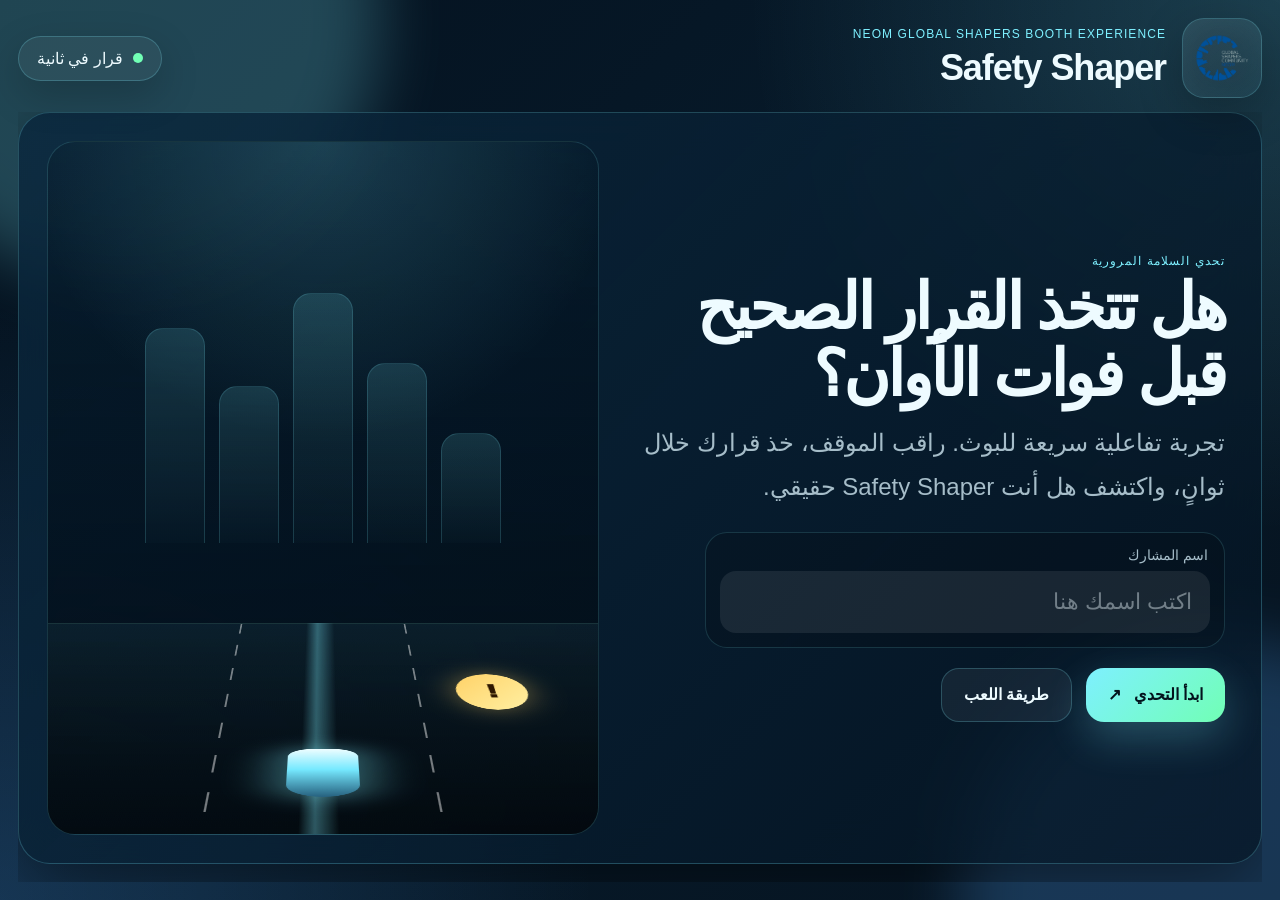
==== commit 27dbdf19: "Add files via upload" ====
--- a/index.html
+++ b/index.html
@@ -7,9 +7,9 @@
   <meta name="apple-mobile-web-app-capable" content="yes" />
   <meta name="apple-mobile-web-app-title" content="صانع السلامة" />
   <meta name="apple-mobile-web-app-status-bar-style" content="black-translucent" />
-  <title>صانع السلامة | قرار في ثانية</title>
+  <title>Safety Shaper | قرار في ثانية</title>
   <link rel="manifest" href="manifest.json" />
-  <link rel="stylesheet" href="styles.css?v=7" />
+  <link rel="stylesheet" href="styles.css?v=8" />
 </head>
 <body>
   <main class="app-shell" id="appShell">
@@ -24,8 +24,8 @@
           <span class="logo-fallback">ضع<br>الشعار</span>
         </div>
         <div>
-          <p class="eyebrow">تجربة نيوم قلوبال شيبرز للبوث</p>
-          <h1>صانع السلامة</h1>
+          <p class="eyebrow">NEOM Global Shapers Booth Experience</p>
+          <h1>Safety Shaper</h1>
         </div>
       </div>
 
@@ -42,7 +42,7 @@
           <h2 id="startTitle">هل تتخذ القرار الصحيح قبل فوات الأوان؟</h2>
           <p class="hero-text">
             تجربة تفاعلية سريعة للبوث. راقب الموقف، خذ قرارك خلال ثوانٍ،
-            واكتشف هل أنت صانع سلامة حقيقي.
+            واكتشف هل أنت Safety Shaper حقيقي.
           </p>
 
           <div class="name-card">
@@ -199,7 +199,7 @@
             <img src="assets/logo.png" alt="Logo" onerror="this.style.display='none'; this.nextElementSibling.style.display='grid';">
             <span class="logo-fallback">LOGO</span>
           </div>
-          <span>صانع السلامة</span>
+          <span>Safety Shaper</span>
         </div>
 
         <p class="micro-title">النتيجة النهائية</p>
@@ -215,7 +215,7 @@
             <div class="result-stats">
               <div><span>إجابات صحيحة</span><strong id="correctCount">0</strong></div>
               <div><span>أسرع قرار</span><strong id="fastestDecision">0.0s</strong></div>
-              <div><span>اللقب</span><strong id="rankText">صانع السلامة</strong></div>
+              <div><span>Rank</span><strong id="rankText">Safety Shaper</strong></div>
             </div>
           </div>
         </div>
@@ -236,6 +236,6 @@
     </section>
   </main>
 
-  <script src="script.js?v=7"></script>
+  <script src="script.js?v=8"></script>
 </body>
 </html>
